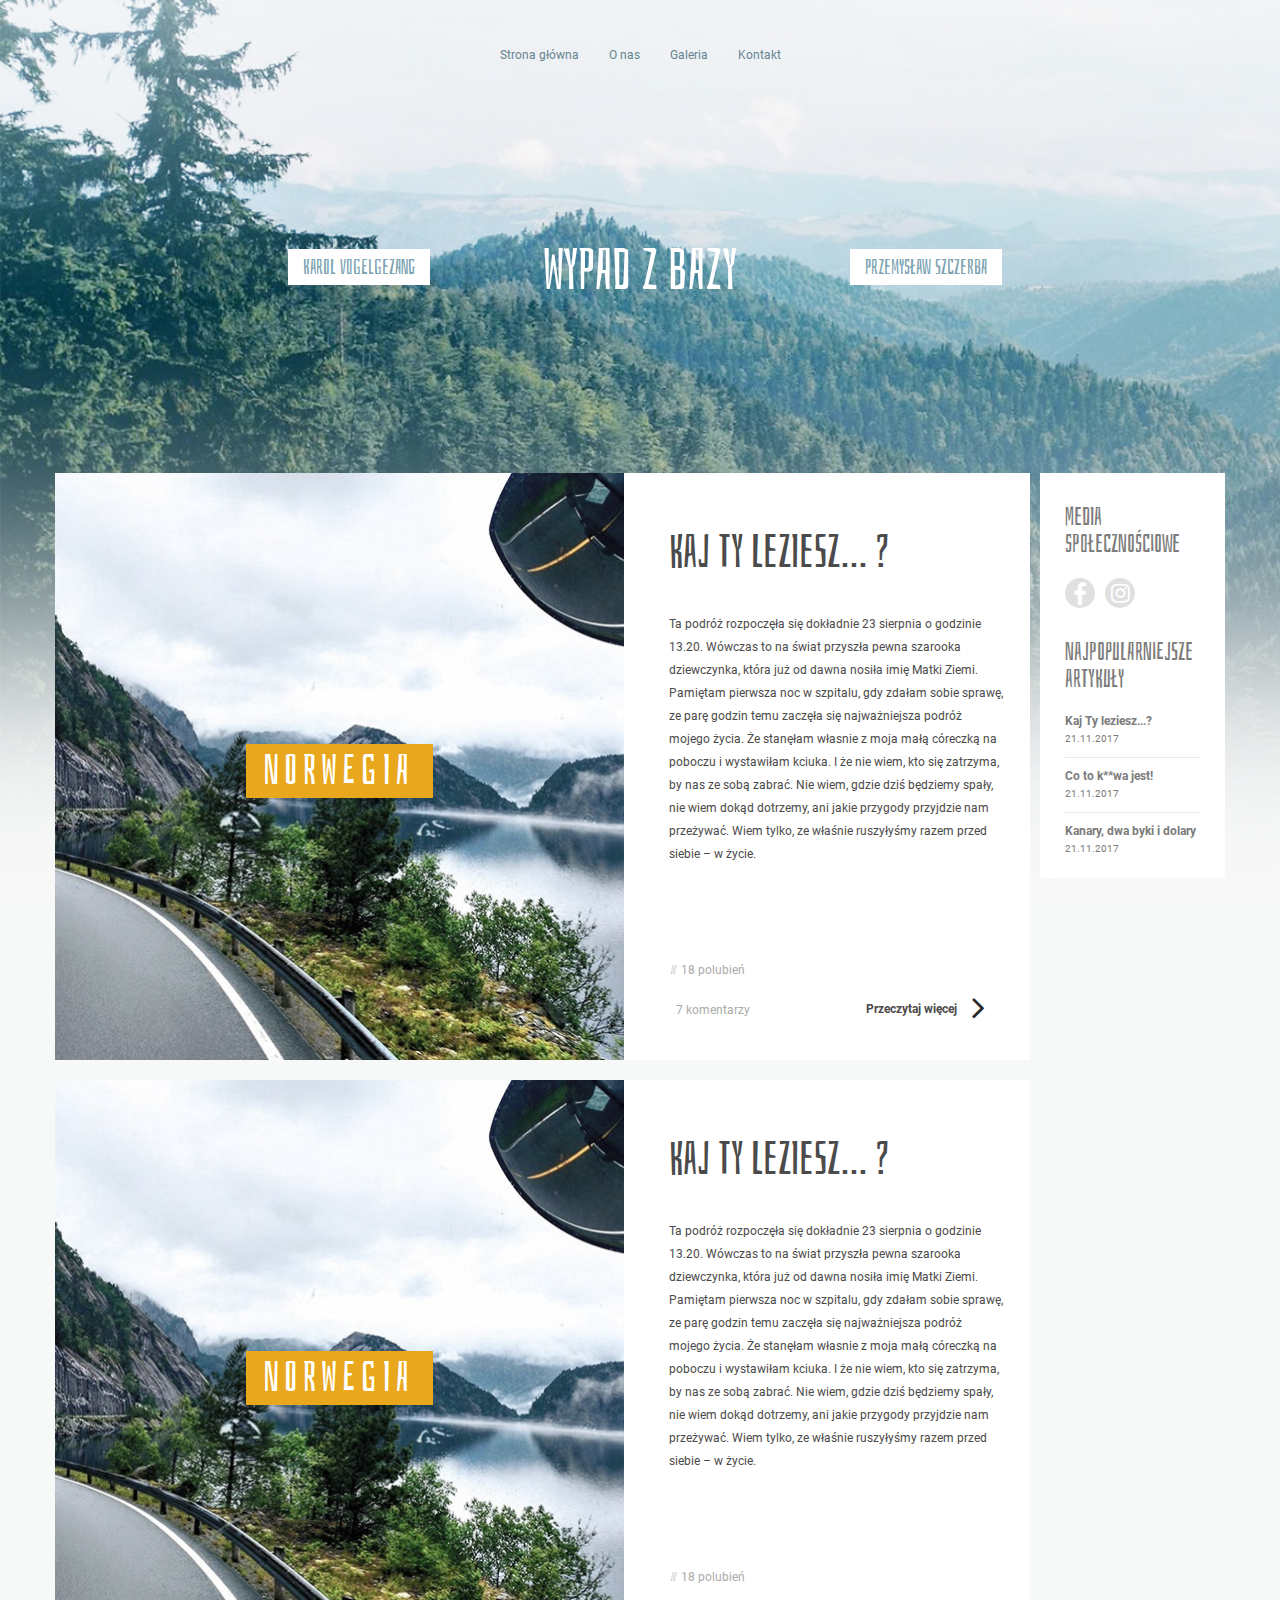
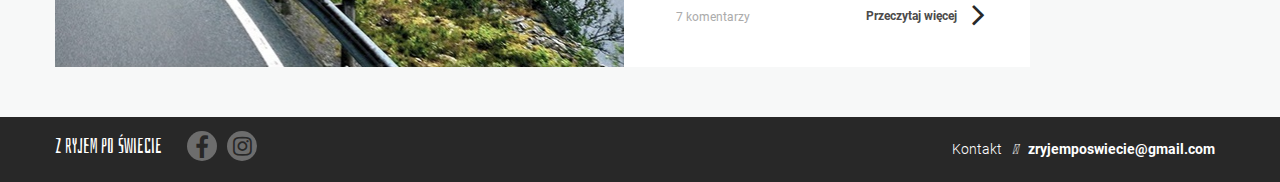
==== index.html @ f12409d1 "dodanie repo calego projektu z SSH" ====
<!DOCTYPE html>

<html>

    <head>
        <meta charset="UTF-8">
        <meta name="viewport" content="width=device-width, initial-scale=1">
        <meta http-equiv="X-UA-Compatible" content="IE=edge">

        <title>Travel</title>
        <meta name="description" content="">
        <meta name="keywords" content="">

        <link rel="stylesheet" type="text/css" href="assets/styles/bootstrap.css" media="screen">
        <link rel="stylesheet" type="text/css" href="assets/styles/screen.css" media="screen">
        <link rel="stylesheet" href="https://use.fontawesome.com/releases/v5.0.13/css/all.css" integrity="sha384-DNOHZ68U8hZfKXOrtjWvjxusGo9WQnrNx2sqG0tfsghAvtVlRW3tvkXWZh58N9jp" crossorigin="anonymous">
        <link rel="stylesheet" href="https://cdnjs.cloudflare.com/ajax/libs/font-awesome/4.7.0/css/font-awesome.min.css">

    </head>

    <body>

        <header>
            <nav class="menu navbar navbar-default">
                <div class="container fill">
                    <div class="navbar-header">
                        <button type="button" class="navbar-toggle collapsed" data-toggle="collapse" data-target="#navbar-collapse-1" aria-expanded="false">
                            <span class="sr-only">Toggle navigation</span>
                            <span class="icon-bar"></span>
                            <span class="icon-bar"></span>
                            <span class="icon-bar"></span>
                        </button>
                    </div>
                    <div class="menuCollapse collapse navbar-collapse" id="navbar-collapse-1">
                        <ul class="menuCollapse__list nav navbar-nav">
                            <li class="menuCollapse__listItem"><a href="index.html" class="menuCollapse__listLink menuCollapse__listLink--active">Strona główna</a></li>
                            <li class="menuCollapse__listItem"><a class="menuCollapse__listLink" href="#">O nas</a></li>
                            <li class="menuCollapse__listItem"><a href="gallery.html" class="menuCollapse__listLink">Galeria</a></li>
                            <li class="menuCollapse__listItem"><a class="menuCollapse__listLink" href="#">Kontakt</a></li>
                        </ul>
                    </div>
                </div>
            </nav>
            <div class="row">
                <div class="col-xs-12 col-sm-4 header__name">
                    <span>Karol Vogelgezang</span>
                </div>
                <h1 class="col-xs-12 col-sm-4 header__title">
                    Wypad z bazy
                </h1>
                <div class="col-xs-12 col-sm-4 header__name">
                    <span>Przemysław Szczerba</span>
                </div>               
            </div>
        </header>

        <main>
            <div class="row">
                <div class="col-md-2 socialMedia">
                    <h3 class="socialMedia__title">
                        Media społecznościowe
                    </h3>
                    <div class="socialMedia__icons">
                        <i class="fa fa-fb menuIcon">&#xf09a;</i>
                        <i class="fa fa-instagram menuIcon menuIcon--instagram"></i>
                    </div>
                    <h3 class="socialMedia__popular">
                        Najpopularniejsze artykuły
                    </h3>
                    <ul class="socialMedia__list">
                        <li class="socialMedia__listItem">
                            Kaj Ty leziesz...?
                            <span class="socialMedia__listItemDate">
                                21.11.2017
                            </span>
                        </li>
                        <li class="socialMedia__listItem">
                            Co to k**wa jest!
                            <span class="socialMedia__listItemDate">
                                21.11.2017
                            </span>
                        </li>
                        <li class="socialMedia__listItem">
                            Kanary, dwa byki i dolary
                            <span class="socialMedia__listItemDate">
                                21.11.2017
                            </span>                           
                        </li>
                    </ul>
                </div>
                <div class="col-xs-12 col-sm-12 col-lg-10 postBox">
                    <div class="col-xs-12 col-sm-7 postBox__left">
                        <h2 class="postBox__country">
                            NORWEGIA
                        </h2>
                    </div>
                    <div class="col-xs-12 col-sm-5 postBox__right">
                        <h2 class="postBox__title">
                            Kaj ty leziesz... ?
                        </h2>
                        <p class="postBox__txt">
                            Ta podróż rozpoczęła się dokładnie 23 sierpnia o godzinie 13.20. Wówczas to na świat przyszła pewna szarooka dziewczynka, która już od dawna nosiła imię Matki Ziemi. Pamiętam pierwsza noc w szpitalu, gdy zdałam sobie sprawę, ze parę godzin temu zaczęła się najważniejsza podróż mojego życia. Że stanęłam własnie z moja małą córeczką na poboczu i wystawiłam kciuka. I że nie wiem, kto się zatrzyma, by nas ze sobą zabrać. Nie wiem, gdzie dziś będziemy spały, nie wiem dokąd dotrzemy, ani jakie przygody przyjdzie nam przeżywać.  Wiem tylko, ze właśnie ruszyłyśmy razem przed siebie – w życie. 
                        </p>
                        <a class="postBox__link" target="_blank" href="">
                            <button class="postBox__btn">
                               Przeczytaj więcej <i class="fa fa-angle-right"></i>
                            </button>
                        </a>
                        <button class="postBox__likeBtn">
                            <i class="far fa-thumbs-up"></i>&nbsp; 18 polubień
                        </button>
                        <a class="postBox__commentLink" target="_blank" href="">
                            <button class="postBox__commentBtn">
                                <i class="far fa-comment-dots"></i>&nbsp; 7 komentarzy
                            </button>
                        </a>
                    </div>
                </div>
            </div>
            <div class="row">
                <div class="col-xs-12 col-md-12 col-lg-10 postBox">
                    <div class="col-xs-12 col-sm-7 postBox__left">
                        <h2 class="postBox__country">
                            NORWEGIA
                        </h2>
                    </div>
                    <div class="col-xs-12 col-sm-5 postBox__right">
                        <h2 class="postBox__title">
                            Kaj ty leziesz... ?
                        </h2>
                        <p class="postBox__txt">
                            Ta podróż rozpoczęła się dokładnie 23 sierpnia o godzinie 13.20. Wówczas to na świat przyszła pewna szarooka dziewczynka, która już od dawna nosiła imię Matki Ziemi. Pamiętam pierwsza noc w szpitalu, gdy zdałam sobie sprawę, ze parę godzin temu zaczęła się najważniejsza podróż mojego życia. Że stanęłam własnie z moja małą córeczką na poboczu i wystawiłam kciuka. I że nie wiem, kto się zatrzyma, by nas ze sobą zabrać. Nie wiem, gdzie dziś będziemy spały, nie wiem dokąd dotrzemy, ani jakie przygody przyjdzie nam przeżywać.  Wiem tylko, ze właśnie ruszyłyśmy razem przed siebie – w życie. 
                        </p>
                        <a class="postBox__link" target="_blank" href="">
                            <button class="postBox__btn">
                               Przeczytaj więcej <i class="fa fa-angle-right"></i>
                            </button>
                        </a>
                        <button class="postBox__likeBtn">
                            <i class="far fa-thumbs-up"></i>&nbsp; 18 polubień
                        </button>
                        <a class="postBox__commentLink" target="_blank" href="">
                            <button class="postBox__commentBtn">
                                <i class="far fa-comment-dots"></i>&nbsp; 7 komentarzy
                            </button>
                        </a>
                    </div>
                </div>
            </div>
        </main>

        <footer>
            <div class="row row-footer">
                <ul class="footerList">
                    <li class="footerList__item">
                        <a class="footerList__itemTxt">Z ryjem po świecie</a>
                    </li>
                    <li class="footerList__item">
                        <i class="fa fa-fb">&#xf09a; </i>
                    </li>
                    <li class="footerList__item">
                        <i class="fa fa-instagram"></i>
                    </li>
                </ul>
                <ul class="footerList footerList--right">
                    <li class="footerList__item">
                        Kontakt
                    </li>
                    <li class="footerList__item">
                        <i class="far fa-envelope"></i>
                    </li>
                    <li class="footerList__item footerList__item--bold">
                        zryjemposwiecie@gmail.com
                    </li>
                </ul>
            </div>
        </footer>


        <script src="assets/scripts/jquery-3.2.1.min.js"></script>
        <script src="assets/scripts/bootstrap.js"></script> 
        <script type="text/javascript" src="assets/scripts/main.js"></script>

    </body>

</html>
---- assets/styles/screen.css ----
@font-face {
	font-family: "Roboto";
	src: url("../fonts/Roboto-Regular.ttf");
}

@font-face {
	font-family: "Roboto-light";
	src: url("../fonts/Roboto-Light.ttf");
}

@font-face {
	font-family: "Roboto-bold";
	src: url("../fonts/Roboto-Bold.ttf");
}

@font-face {
	font-family: "Bahiana";
	src: url("../fonts/Bahiana-Regular.ttf");
}

body {
	background-image: url("../images/bg.jpg");
	background-size: cover;
    background-attachment: fixed;
	background-color: #f7f8f8;
	font-family: "Roboto";
}

/*UWAGA! body i .postBody, mają różne sposoby na wyświetlanie bg-img. 
Pogadaj z przemem i bartkiem, który lepiej wygląda.
Zastanów się czy nie lepiej korzystać z jednego bg, np. tego na stronie głównej*/

.postBody {
	background-image: url("../images/bg-post.png");	
	background-size: auto;
	background-position: center top;
	background-repeat: no-repeat;
	background-attachment: initial;
}

a, a:hover {
	color: inherit; /* blue colors for links too */
	text-decoration: inherit; /* no underline */
	cursor: pointer;
}

.menu {
    background-color: transparent;
    border: none;
    margin-bottom: 140px;
}

@media only screen and (max-width: 1170px) {
	.menu  {
		margin-bottom: 20px;
	} 
}

.container > .navbar-header, .container-fluid > .navbar-header, .container > .navbar-collapse, .container-fluid > .navbar-collapse {
    margin-right: 0px;
    margin-left: 0px;
}

@media only screen and (max-width: 768px) {
	.navbar-collapse {
	    background-color: #f7f8f8;
	    width: 100%;
	}
}


@media only screen and (max-width: 1170px) {
	.container {
		margin-left: 10px;
		margin-right: none;
	}
}


.navbar-collapse, .container {
    padding-right: 0px;
    padding-left: 0px;
}

.menu--post {
    margin-bottom: 0px;
}

.menuCollapse {
	text-align: center;
}

.menuCollapse--left {
	float: left;
}

.menuCollapse__list {
	display: inline-block;
	float: none;
	vertical-align: top;
	font-size: 12px;
	margin-top: 30px;
}

.menuCollapse__listLink {
	color: #65848f !important;
	box-sizing: border-box;
}

.menuCollapse__listLink--first {
	display: block;
	background-color: #fff;
	font-family: "Bahiana";
	font-size: 21px;
}

.menuCollapse__listItem:hover {
	background-color: #65848f;
}

.menuCollapse__listLink:hover {
	color: #fff!important;
}

.row {
	margin-right: auto;
	margin-left: auto;
	max-width: 1170px;
}

@media only screen and (max-width: 1170px) {
	/* jeszcze się zastanó czy trzeba ten margines*/
	.row {
		margin-right: 10px;
		margin-left: 10px;
	}
	.row-footer {
		margin-right: 0px;
		margin-left: 0px;
	}
}

header {
	margin-bottom: 140px;
}

@media only screen and (max-width: 1170px) {
	header  {
		margin-bottom: 40px;
	} 
}

.post {
	margin-bottom: 0px;
}

.header__title {
	font-size: 57px;
	color: #fff;
	font-family: "Bahiana";
	text-transform: uppercase;
	text-align: center;

}

.header__name {
	font-family: "Bahiana";
	font-size: 21px;
	text-align: right;
	margin-top: 32px;
	color: #7ca3b2;
}

.header__name span {
	background-color: #fff;
	padding: 6px 15px 6px 15px;
	line-height: 21px;
	box-sizing: border-box;
	text-align: center;
}

.header__name:nth-of-type(2) {
	text-align: left;
}

main {
	height: 100%;
}

.socialMedia, .socialMedia--post {
	margin-top: 20px;
	height: 100%;
/*	background: rgba(255,255,255,0.7);*/
	background-color: #fff;
	float: right;
	border-left: 10px solid rgba(255,255,255,0);
	background-clip: padding-box;
	box-sizing: border-box;
}

@media only screen and (max-width: 1170px) {
	.socialMedia {
		margin-right: auto;
		margin-left: auto;
		float: none;
		width: 220px;
		text-align: center;
		border-left: 0px;
	} 
}

@media only screen and (max-width: 768px) { 
	.socialMedia--post {
		margin-right: auto;
		margin-left: auto;
		width: 220px;
		float: none;
		clear: both;
		text-align: center;
		position: static;
		border-top: 20px solid rgba(255,255,255,0);
		background-clip: padding-box;
		box-sizing: border-box;
		border-left: 0px;
	} 
}

.socialMedia__title, .socialMedia__popular  {
	font-size: 25px;
	color: #7c7c7c;
	font-family: "Bahiana";
	padding: 10px 10px;
	width:100%;
}

.socialMedia__popular  {
	padding: 10px 10px 0px 10px;
}

.socialMedia__list {
	font-size: 12px;
	color: #7c7c7c;
	list-style-type: none;
	padding: 0px 10px;
	font-family: "Roboto-bold";
}

.socialMedia__listItem {
	padding-bottom: 10px;
	padding-top: 10px;
	border-bottom: 1px solid #e8e8e8;
}

.socialMedia__listItem:last-child {
	border-bottom: none;
}

.socialMedia__listItemDate {
	font-size: 10px;
	color: #7c7c7c;
	font-family: "Roboto";
}

.postBox {
	height: 100%;
	background-color: #fff;
	margin-top: 20px;
	padding: 0px;
}

.postBox__left {
	height: 587px;
	background-image: url("../images/norway-bg.jpg");
	background-repeat: no-repeat;
	background-size: cover;
	text-align: center;
	display: -webkit-box;
    display: -moz-box;
    display: -ms-flexbox;
    display: -webkit-flex;
    display: flex;
    align-items: center;
    justify-content: center;
}

@media only screen and (max-width: 578px) {
	.postBox__left  {
		height: 200px;
	} 
}

.postBox__right {
	height: 587px;
	padding: 0px;	
	display: inline-block;
	position: relative;
}

@media only screen and (max-width: 768px) {
	.postBox__right {
		height: 100%;
		padding-bottom: 120px;
	} 
}

.postBox__country {
	font-family: "Bahiana";
	font-size: 42px;
	color: #fff;
	background-color: #e8a71c;
	padding: 6px 18px 6px 18px;
	display: inline-block;
	letter-spacing: 6px;
	line-height: 42px;
}

.postBox__title {
	font-family: "Bahiana";
	font-size: 46px;
	color: #4c4b4b;
	display: inline-block;
	margin-top: 55px;
	margin-left: 45px;
}

@media only screen and (max-width: 578px) {
	.postBox__title {
		margin-top: 20px;
		margin-left: 20px;
		margin-right: 10px;
	}
}

.postBox__txt {
	font-family: "Roboto";
	font-size: 12px;
	color: #4c4b4b;
	display: inline-block;
	margin-top: 25px;
	margin-left: 45px;
	margin-right: 25px;
	margin-bottom: 20px;
	line-height: 23px;
}

@media only screen and (max-width: 578px) {
	.postBox__txt {
		margin-top: 5px;
		margin-left: 20px;
		margin-right: 20px;
		margin-bottom: 0px;
	}
}

.postBox__btn {
	font-family: "Roboto-bold";	
	font-size: 12px;
	background-color: #fff;
	color: #4c4b4b;
	border: none;
	position: absolute;
	bottom: 30px;
	right: 25px;
	height: 40px;
	padding-left: 20px;
	padding-right: 20px;
	align-items: center;
	justify-content: center;
	display: flex;

}

@media only screen and (max-width: 578px) {
	.postBox__btn {
		right: 15px;
		padding-left: 10px;
		padding-right: 10px;
	}
}

.postBox__btn:hover {
	border: 1px solid #4c4b4b;
	border-radius: 20px;
}

.postBox__likeBtn, .postBox__commentBtn {
	font-family: "Roboto";	
	font-size: 12px;
	background-color: #fff;
	color: #ababab;
	border: none;
	position: absolute;
	bottom: 40px;
	left: 40px;
}

.postBox__likeBtn {
	bottom: 80px;
}

@media only screen and (max-width: 578px) {
	.postBox__likeBtn, .postBox__commentBtn {
		bottom: 15px;
		left: 15px;
	}
	.postBox__likeBtn {
		bottom: 60px;
	}
}

.postBox__likeBtn:hover {
	color: #4c4b4b;
	font-family: "Roboto-bold";	
}

.postBox__likeBtn:hover > .fa-thumbs-up {
	color: rgba(59,89,152,1);
}

.postBox__commentBtn:hover {
	color: #4c4b4b;
	font-family: "Roboto-bold";	
}

.postBox--small {
	max-width: 670px;
	height: 100%;
	margin-left: 5px;
	background-color: #fff;
	margin-top: 20px;
}

@media only screen and (max-width: 1170px) {
	.postBox--small {
		float: left;
		margin-left: 0px;
	}
}

.postHeader {
	width: 100%;
	height: 251px;
	background-image: url("../images/norway-bg.jpg");
	background-repeat: no-repeat;
	background-position: center center;
	background-size: cover;
	text-align: center;
	display: -webkit-box;
    display: -moz-box;
    display: -ms-flexbox;
    display: -webkit-flex;
    display: flex;
    align-items: center;
    justify-content: center;
}

.galleryBox {
	height: 270px;
	float: left;
	padding-left: 0px;
	margin: 20px 0px 0px 0px;
	padding-right: 0px;
}

@media only screen and (max-width: 557px) {
	.galleryBox {
		display: none;
	}
}

.galleryBox__btn {
	display: none;
	margin-top: 20px;
	margin-bottom: 20px;
	font-family: "Roboto-bold";	
	font-size: 12px;
	background-color: #fff;
	color: #4c4b4b;
	border: 1px solid #4c4b4b;
	border-radius: 20px;
	height: 40px;
	padding-left: 30px;
	padding-right: 30px;
	margin-right: auto;
	margin-left: auto;
}

.galleryBox__btn:hover {
	background-color: #f1f1f1;
	border: 1px solid #f1f1f1;
}

@media only screen and (max-width: 557px) {
	.galleryBox__btn {
		display: flex;
	}
}

.galleryBox__img {
	min-height: 127px;
	display: block;
	background-image: url('../../posts/norway/1.jpg');
	background-size: cover;
	border-right: 10px solid rgba(255,255,255,0);
	border-bottom: 10px solid rgba(255,255,255,0);
	background-clip: padding-box;
	box-sizing: border-box;
}

.galleryBox__img:nth-of-type(2) {
	background-image: url('../../posts/norway/2.jpg');
}
.galleryBox__img:nth-of-type(3) {
	background-image: url('../../posts/norway/3.jpg');
}
.galleryBox__img:nth-of-type(4) {
	background-image: url('../../posts/norway/4.jpg');
}
.galleryBox__img:nth-of-type(5) {
	background-image: url('../../posts/norway/5.jpg');
}
.galleryBox__img:nth-of-type(6) {
	background-image: url('../../posts/norway/6.jpg');
}
.galleryBox__img:nth-of-type(7) {
	background-image: url('../../posts/norway/7.jpg');
}
.galleryBox__img:nth-of-type(8) {
	background-image: url('../../posts/norway/8.jpg');
}

footer {
	height: 65px;
	margin-top: 50px;
	background-color: #282828;
}

.fa-instagram, .fa-fb {
	width: 30px;
	height: 30px;
	border-radius: 20px;
	background-color: #6d6d6d;
	color: #282828;
	padding-left: 8px;
	padding-top: 4px;
	font-size: 24px !important;
}

.fa-instagram:hover, .fa-fb:hover {
	width: 30px;
	height: 30px;
	border-radius: 20px;
	background-color: rgba(59,89,152,1);
	color: #fff;
	padding-left: 8px;
	padding-top: 4px;
	cursor: pointer;
}

.fa-instagram {
	padding-left: 6px;
	padding-top: 4px;
	font-size: 22px !important;
}

.fa-instagram:hover {
	padding-left: 6px;
	padding-top: 4px;
	background-color: white;
	color: black;
}

.fa-angle-right {
	background-color: transparent;
	color: #282828;
	font-size: 36px !important;
	padding-left: 15px;
	margin-top: -5px;
}

.menuIcon {
	color: #fff;
	background-color: #e0e0e0;
	margin-left: 10px;
	float: left;
	text-align: left;
	margin-bottom: 30px;
}

@media only screen and (max-width: 1170px) {
	.socialMedia__icons {
		margin-right: auto;
		margin-left: auto;
		width: 90px;
		text-align: center;
	} 
}

.menuIcon--instagram:hover {
	background-color: red;
	background-color: #9d9d9d;
}

.bigFont {
	font-size: 21px;
	font-family: "Bahiana";
	color: #7ca3b2;
	margin-bottom: 20px;
	margin-top: 20px;
}

.author {
	text-align: right;
	font-size: 11px;
	padding-right: 9px;
	margin-top: 10px;
}

.author__name {
	font-family: "Bahiana";
	font-size: 21px;
	background-color: #fff;
	color: #7ca3b2;
	padding: 5px 10px 5px 10px;
	margin-left: 10px;
}

.morePosts {
	background-color: #fff;
	padding: 10px 5px 10px 5px;
	box-sizing: border-box;
}

.morePosts__post {
	height: 100px;
	background-color: red;
	border-right: 5px solid #fff;
	border-left: 5px solid #fff;
	box-sizing: border-box;
}

.galleryHeader {
	text-align: center;
	font-size: 41px;
	font-family: "Bahiana";
	color: #7ca3b2;
}

.postBox__galleryContainer {
	border: 5px solid #fff;
	box-sizing: border-box;
}

.postBox--gallery {
	height: 200px;
	background-image: url("../images/norway-bg.jpg");
	background-repeat: no-repeat;
	background-size: cover;
	text-align: center;
	display: -webkit-box;
    display: -moz-box;
    display: -ms-flexbox;
    display: -webkit-flex;
    display: flex;
    align-items: center;
    box-sizing: border-box;
    border: 5px solid #fff;
    justify-content: center;
    margin-bottom: 30px;
    cursor: pointer;
}

@media only screen and (max-width: 420px) {
	.postBox--gallery {
		width: 100%;
	}
}

.postBox__galleryTxt {
	font-family: "Bahiana";
	font-size: 21px;
	position: absolute;
	bottom: -30px;
	background-color: #f7f8f8;
	height: 30px;
	width: 100%;
	left: 0px;
}

.postBox__country--gallery {
	font-family: "Bahiana";
	font-size: 22px;
	color: #fff;
	background-color: #e8a71c;
	padding: 6px 18px 6px 18px;
	display: inline-block;
	letter-spacing: 6px;
	line-height: 22px;
}

.row-footer {
	background-color: #282828;
}

.footerList {
	list-style-type: none;
	color: #fff;
	font-family: "Roboto-light";
	padding-top: 14px;
	float: left;
	-webkit-padding-start: 0px;
	background-color: #282828;
}

@media only screen and (max-width: 1170px) {
	.footerList{
		margin-left: 10px;
	} 
}


.footerList--right {
	float: right;
}

.footerList--right .footerList__item {
	padding-top: 8px;
}

.footerList__item--bold {
	font-family: "Roboto-bold";
}

.footerList__itemTxt {
	margin-right: 15px;
}

.footerList__item {
	float: left;
	margin-right: 10px;
}

.footerList__itemTxt {
	font-family: "Bahiana";
	font-size: 21px;
}
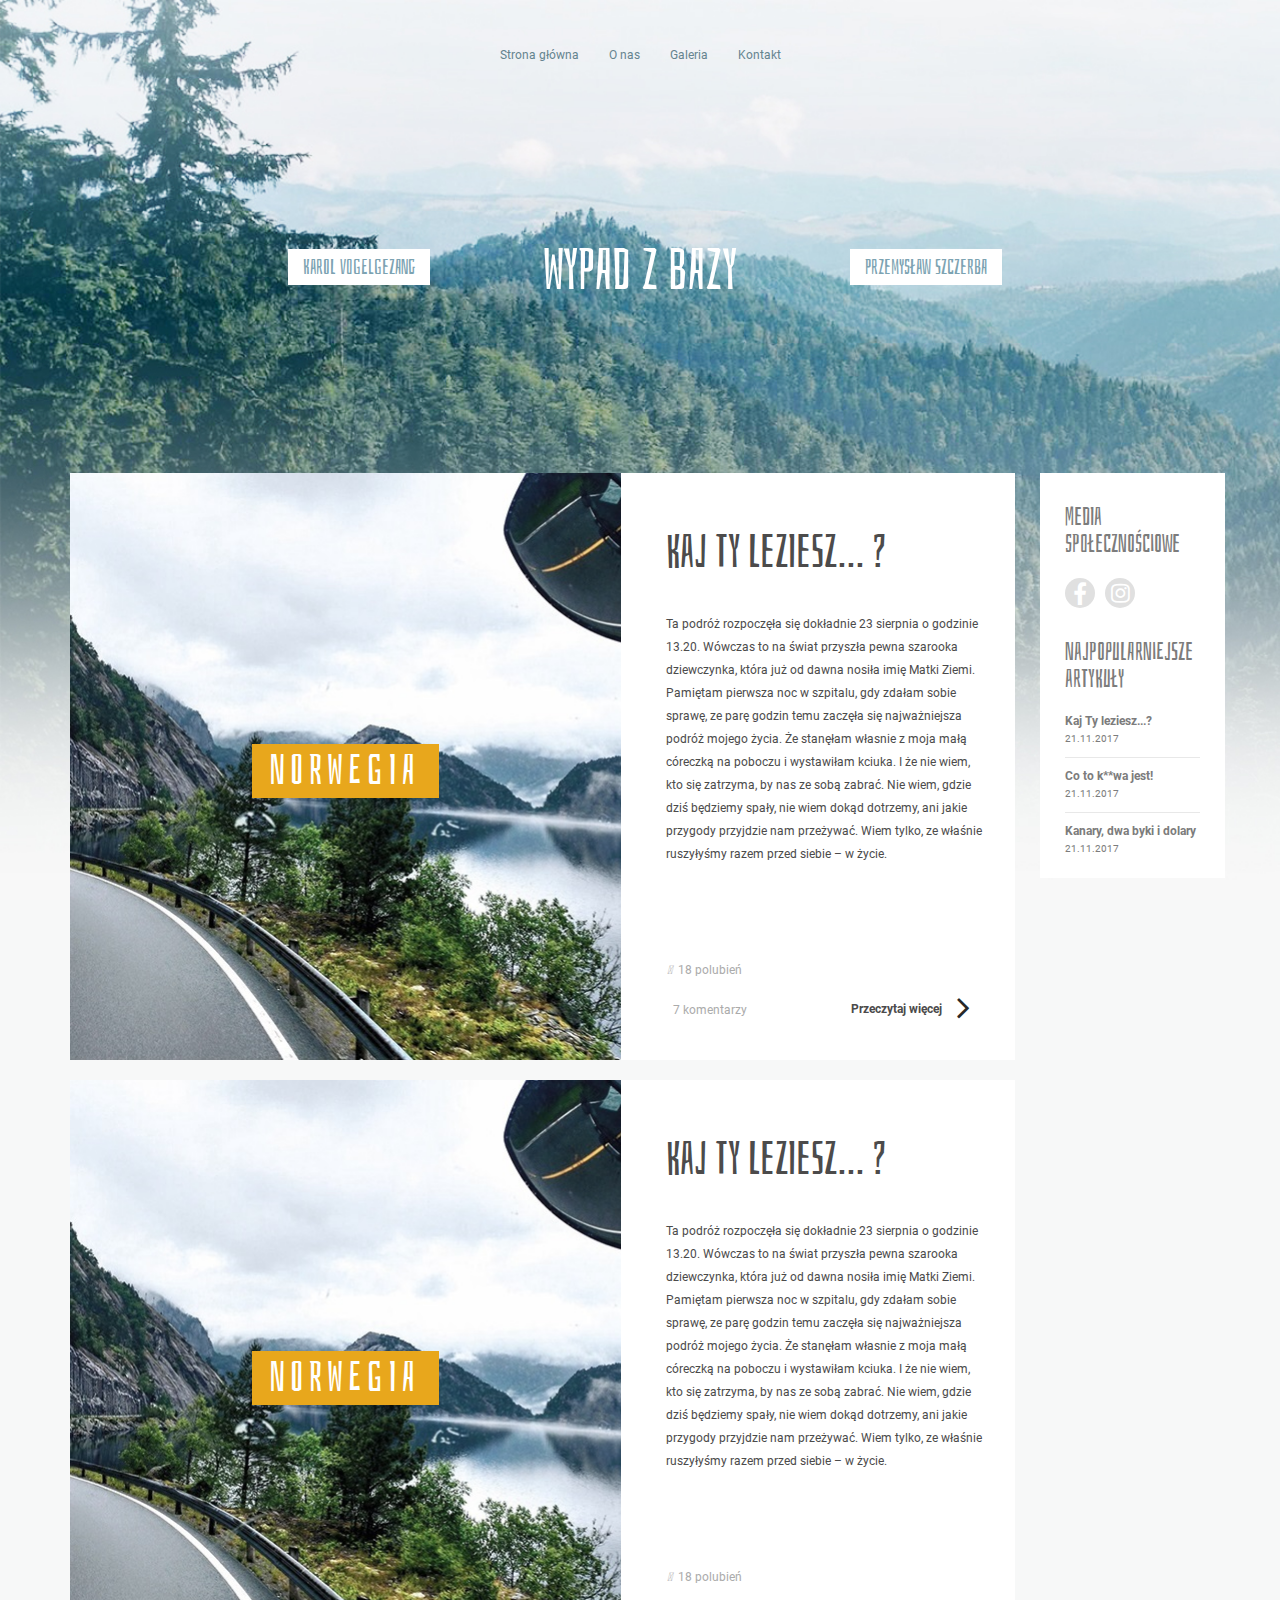
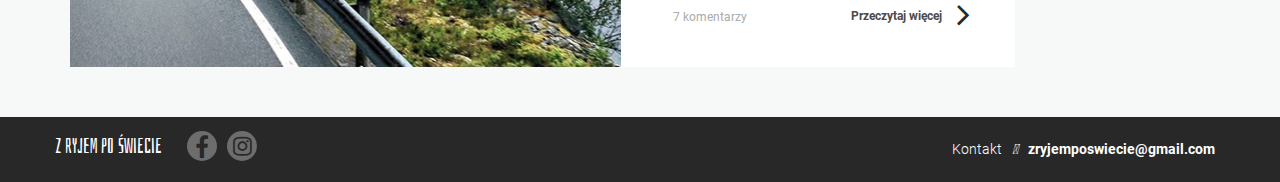
==== commit 98759532: "resposnywność w dużej meirze gotowa" ====
--- a/index.html
+++ b/index.html
@@ -56,7 +56,65 @@
 
         <main>
             <div class="row">
-                <div class="col-md-2 socialMedia">
+                <div class="postContainer col-xs-12 col-lg-10">
+                    <div class="col-xs-12 postBox">
+                        <div class="col-xs-12 col-sm-7 postBox__left">
+                            <h2 class="postBox__country">
+                                NORWEGIA
+                            </h2>
+                        </div>
+                        <div class="col-xs-12 col-sm-5 postBox__right">
+                            <h2 class="postBox__title">
+                                Kaj ty leziesz... ?
+                            </h2>
+                            <p class="postBox__txt">
+                                Ta podróż rozpoczęła się dokładnie 23 sierpnia o godzinie 13.20. Wówczas to na świat przyszła pewna szarooka dziewczynka, która już od dawna nosiła imię Matki Ziemi. Pamiętam pierwsza noc w szpitalu, gdy zdałam sobie sprawę, ze parę godzin temu zaczęła się najważniejsza podróż mojego życia. Że stanęłam własnie z moja małą córeczką na poboczu i wystawiłam kciuka. I że nie wiem, kto się zatrzyma, by nas ze sobą zabrać. Nie wiem, gdzie dziś będziemy spały, nie wiem dokąd dotrzemy, ani jakie przygody przyjdzie nam przeżywać.  Wiem tylko, ze właśnie ruszyłyśmy razem przed siebie – w życie. 
+                            </p>
+                            <a class="postBox__link" target="_blank" href="">
+                                <button class="postBox__btn">
+                                   Przeczytaj więcej <i class="fa fa-angle-right"></i>
+                                </button>
+                            </a>
+                            <button class="postBox__likeBtn">
+                                <i class="far fa-thumbs-up"></i>&nbsp; 18 polubień
+                            </button>
+                            <a class="postBox__commentLink" target="_blank" href="">
+                                <button class="postBox__commentBtn">
+                                    <i class="far fa-comment-dots"></i>&nbsp; 7 komentarzy
+                                </button>
+                            </a>
+                        </div>
+                    </div>
+                    <div class="col-xs-12 postBox">
+                        <div class="col-xs-12 col-sm-7 postBox__left">
+                            <h2 class="postBox__country">
+                                NORWEGIA
+                            </h2>
+                        </div>
+                        <div class="col-xs-12 col-sm-5 postBox__right">
+                            <h2 class="postBox__title">
+                                Kaj ty leziesz... ?
+                            </h2>
+                            <p class="postBox__txt">
+                                Ta podróż rozpoczęła się dokładnie 23 sierpnia o godzinie 13.20. Wówczas to na świat przyszła pewna szarooka dziewczynka, która już od dawna nosiła imię Matki Ziemi. Pamiętam pierwsza noc w szpitalu, gdy zdałam sobie sprawę, ze parę godzin temu zaczęła się najważniejsza podróż mojego życia. Że stanęłam własnie z moja małą córeczką na poboczu i wystawiłam kciuka. I że nie wiem, kto się zatrzyma, by nas ze sobą zabrać. Nie wiem, gdzie dziś będziemy spały, nie wiem dokąd dotrzemy, ani jakie przygody przyjdzie nam przeżywać.  Wiem tylko, ze właśnie ruszyłyśmy razem przed siebie – w życie. 
+                            </p>
+                            <a class="postBox__link" target="_blank" href="">
+                                <button class="postBox__btn">
+                                   Przeczytaj więcej <i class="fa fa-angle-right"></i>
+                                </button>
+                            </a>
+                            <button class="postBox__likeBtn">
+                                <i class="far fa-thumbs-up"></i>&nbsp; 18 polubień
+                            </button>
+                            <a class="postBox__commentLink" target="_blank" href="">
+                                <button class="postBox__commentBtn">
+                                    <i class="far fa-comment-dots"></i>&nbsp; 7 komentarzy
+                                </button>
+                            </a>
+                        </div>
+                    </div>
+                </div>
+                <div class="col-xs-12 col-sm-3 col-lg-2 socialMedia socialMedia--mainSite">
                     <h3 class="socialMedia__title">
                         Media społecznościowe
                     </h3>
@@ -87,64 +145,6 @@
                             </span>                           
                         </li>
                     </ul>
-                </div>
-                <div class="col-xs-12 col-sm-12 col-lg-10 postBox">
-                    <div class="col-xs-12 col-sm-7 postBox__left">
-                        <h2 class="postBox__country">
-                            NORWEGIA
-                        </h2>
-                    </div>
-                    <div class="col-xs-12 col-sm-5 postBox__right">
-                        <h2 class="postBox__title">
-                            Kaj ty leziesz... ?
-                        </h2>
-                        <p class="postBox__txt">
-                            Ta podróż rozpoczęła się dokładnie 23 sierpnia o godzinie 13.20. Wówczas to na świat przyszła pewna szarooka dziewczynka, która już od dawna nosiła imię Matki Ziemi. Pamiętam pierwsza noc w szpitalu, gdy zdałam sobie sprawę, ze parę godzin temu zaczęła się najważniejsza podróż mojego życia. Że stanęłam własnie z moja małą córeczką na poboczu i wystawiłam kciuka. I że nie wiem, kto się zatrzyma, by nas ze sobą zabrać. Nie wiem, gdzie dziś będziemy spały, nie wiem dokąd dotrzemy, ani jakie przygody przyjdzie nam przeżywać.  Wiem tylko, ze właśnie ruszyłyśmy razem przed siebie – w życie. 
-                        </p>
-                        <a class="postBox__link" target="_blank" href="">
-                            <button class="postBox__btn">
-                               Przeczytaj więcej <i class="fa fa-angle-right"></i>
-                            </button>
-                        </a>
-                        <button class="postBox__likeBtn">
-                            <i class="far fa-thumbs-up"></i>&nbsp; 18 polubień
-                        </button>
-                        <a class="postBox__commentLink" target="_blank" href="">
-                            <button class="postBox__commentBtn">
-                                <i class="far fa-comment-dots"></i>&nbsp; 7 komentarzy
-                            </button>
-                        </a>
-                    </div>
-                </div>
-            </div>
-            <div class="row">
-                <div class="col-xs-12 col-md-12 col-lg-10 postBox">
-                    <div class="col-xs-12 col-sm-7 postBox__left">
-                        <h2 class="postBox__country">
-                            NORWEGIA
-                        </h2>
-                    </div>
-                    <div class="col-xs-12 col-sm-5 postBox__right">
-                        <h2 class="postBox__title">
-                            Kaj ty leziesz... ?
-                        </h2>
-                        <p class="postBox__txt">
-                            Ta podróż rozpoczęła się dokładnie 23 sierpnia o godzinie 13.20. Wówczas to na świat przyszła pewna szarooka dziewczynka, która już od dawna nosiła imię Matki Ziemi. Pamiętam pierwsza noc w szpitalu, gdy zdałam sobie sprawę, ze parę godzin temu zaczęła się najważniejsza podróż mojego życia. Że stanęłam własnie z moja małą córeczką na poboczu i wystawiłam kciuka. I że nie wiem, kto się zatrzyma, by nas ze sobą zabrać. Nie wiem, gdzie dziś będziemy spały, nie wiem dokąd dotrzemy, ani jakie przygody przyjdzie nam przeżywać.  Wiem tylko, ze właśnie ruszyłyśmy razem przed siebie – w życie. 
-                        </p>
-                        <a class="postBox__link" target="_blank" href="">
-                            <button class="postBox__btn">
-                               Przeczytaj więcej <i class="fa fa-angle-right"></i>
-                            </button>
-                        </a>
-                        <button class="postBox__likeBtn">
-                            <i class="far fa-thumbs-up"></i>&nbsp; 18 polubień
-                        </button>
-                        <a class="postBox__commentLink" target="_blank" href="">
-                            <button class="postBox__commentBtn">
-                                <i class="far fa-comment-dots"></i>&nbsp; 7 komentarzy
-                            </button>
-                        </a>
-                    </div>
                 </div>
             </div>
         </main>
--- a/assets/styles/screen.css
+++ b/assets/styles/screen.css
@@ -71,7 +71,7 @@
 
 @media only screen and (max-width: 1170px) {
 	.container {
-		margin-left: 10px;
+		margin-left: 0px;
 		margin-right: none;
 	}
 }
@@ -187,7 +187,7 @@
 	height: 100%;
 }
 
-.socialMedia, .socialMedia--post {
+.socialMedia {
 	margin-top: 20px;
 	height: 100%;
 /*	background: rgba(255,255,255,0.7);*/
@@ -198,19 +198,24 @@
 	box-sizing: border-box;
 }
 
-@media only screen and (max-width: 1170px) {
+@media only screen and (max-width: 768px) { 
 	.socialMedia {
 		margin-right: auto;
 		margin-left: auto;
+		width: 220px;
 		float: none;
-		width: 220px;
+		clear: both;
 		text-align: center;
+		position: static;
+		border-top: 20px solid rgba(255,255,255,0);
+		background-clip: padding-box;
+		box-sizing: border-box;
 		border-left: 0px;
 	} 
 }
 
-@media only screen and (max-width: 768px) { 
-	.socialMedia--post {
+@media only screen and (max-width: 1170px) { 
+	.socialMedia--mainSite {
 		margin-right: auto;
 		margin-left: auto;
 		width: 220px;
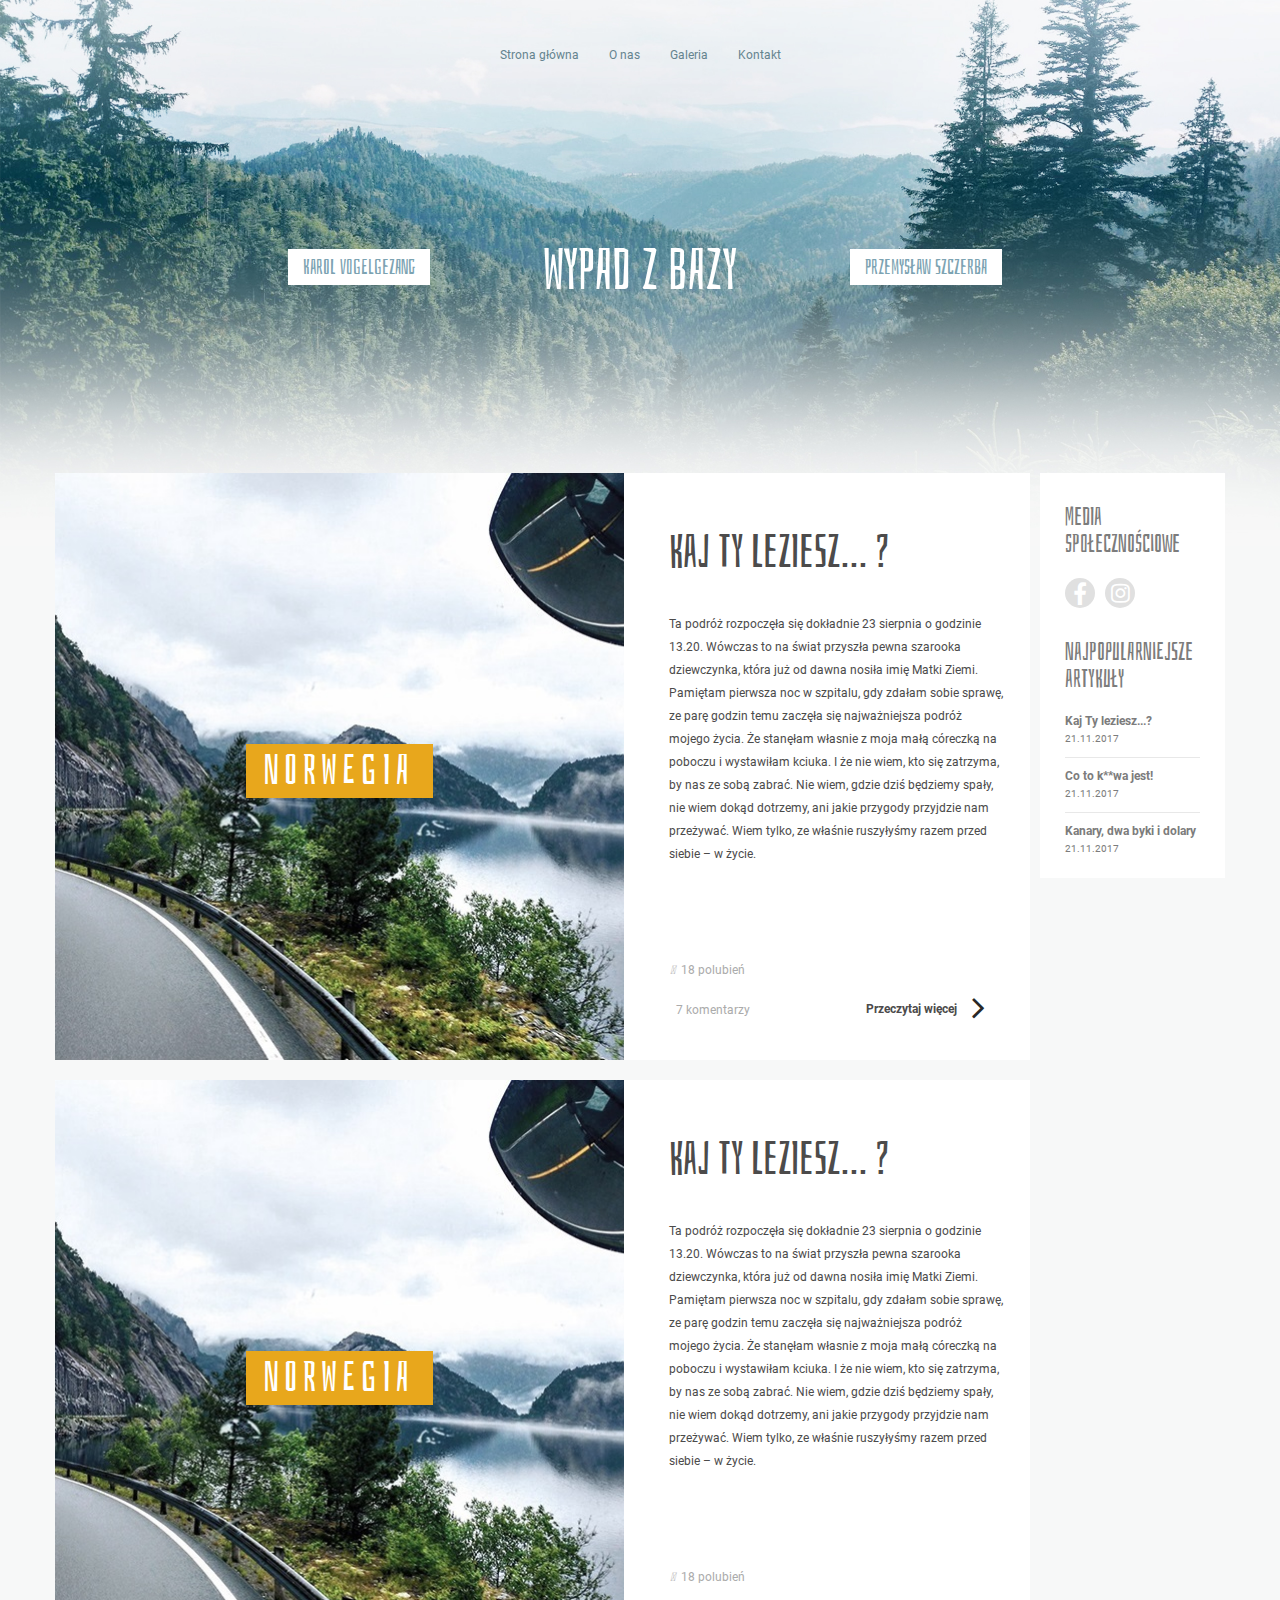
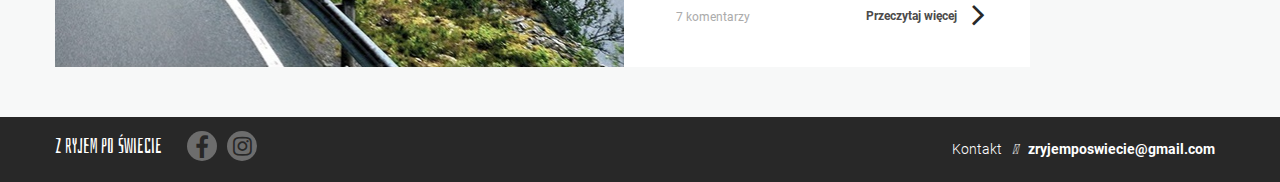
==== commit be005652: "dodanie galerii w poście" ====
--- a/index.html
+++ b/index.html
@@ -15,7 +15,6 @@
         <link rel="stylesheet" type="text/css" href="assets/styles/screen.css" media="screen">
         <link rel="stylesheet" href="https://use.fontawesome.com/releases/v5.0.13/css/all.css" integrity="sha384-DNOHZ68U8hZfKXOrtjWvjxusGo9WQnrNx2sqG0tfsghAvtVlRW3tvkXWZh58N9jp" crossorigin="anonymous">
         <link rel="stylesheet" href="https://cdnjs.cloudflare.com/ajax/libs/font-awesome/4.7.0/css/font-awesome.min.css">
-
     </head>
 
     <body>
--- a/assets/styles/screen.css
+++ b/assets/styles/screen.css
@@ -20,7 +20,8 @@
 
 body {
 	background-image: url("../images/bg.jpg");
-	background-size: cover;
+	background-size: 100% auto;
+	background-repeat: no-repeat;
     background-attachment: fixed;
 	background-color: #f7f8f8;
 	font-family: "Roboto";
@@ -264,6 +265,11 @@
 	font-size: 10px;
 	color: #7c7c7c;
 	font-family: "Roboto";
+}
+
+.postContainer {
+	padding-left: 0px;
+	padding-right: 0px;
 }
 
 .postBox {
@@ -581,6 +587,29 @@
 	font-size: 36px !important;
 	padding-left: 15px;
 	margin-top: -5px;
+}
+
+.arrow-left, .arrow-right  {
+	padding-left: 0px;
+	margin-top: 0px;
+	background-color: transparent;
+	color: #fff;
+	font-size: 36px !important;
+	width: 5%;
+	text-align: center;
+	cursor: pointer;
+}
+
+.fa-times {
+	position: absolute;
+	top: 10px;
+	right: 12px;
+	background-color: transparent;
+	color: #fff;
+	font-size: 26px !important;
+	width: 5%;
+	text-align: right;
+	cursor: pointer;	
 }
 
 .menuIcon {
@@ -748,4 +777,21 @@
 .footerList__itemTxt {
 	font-family: "Bahiana";
 	font-size: 21px;
+}
+
+aside {
+	width: 100%;
+	height: 100%;
+	position: fixed;
+	display: none;
+  	justify-content: center;
+  	align-items: center;
+	top: 0px;
+	left: 0px;
+	background: rgba(0,0,0,0.8);
+}
+
+.galleryImg {
+	width: 90%;
+
 }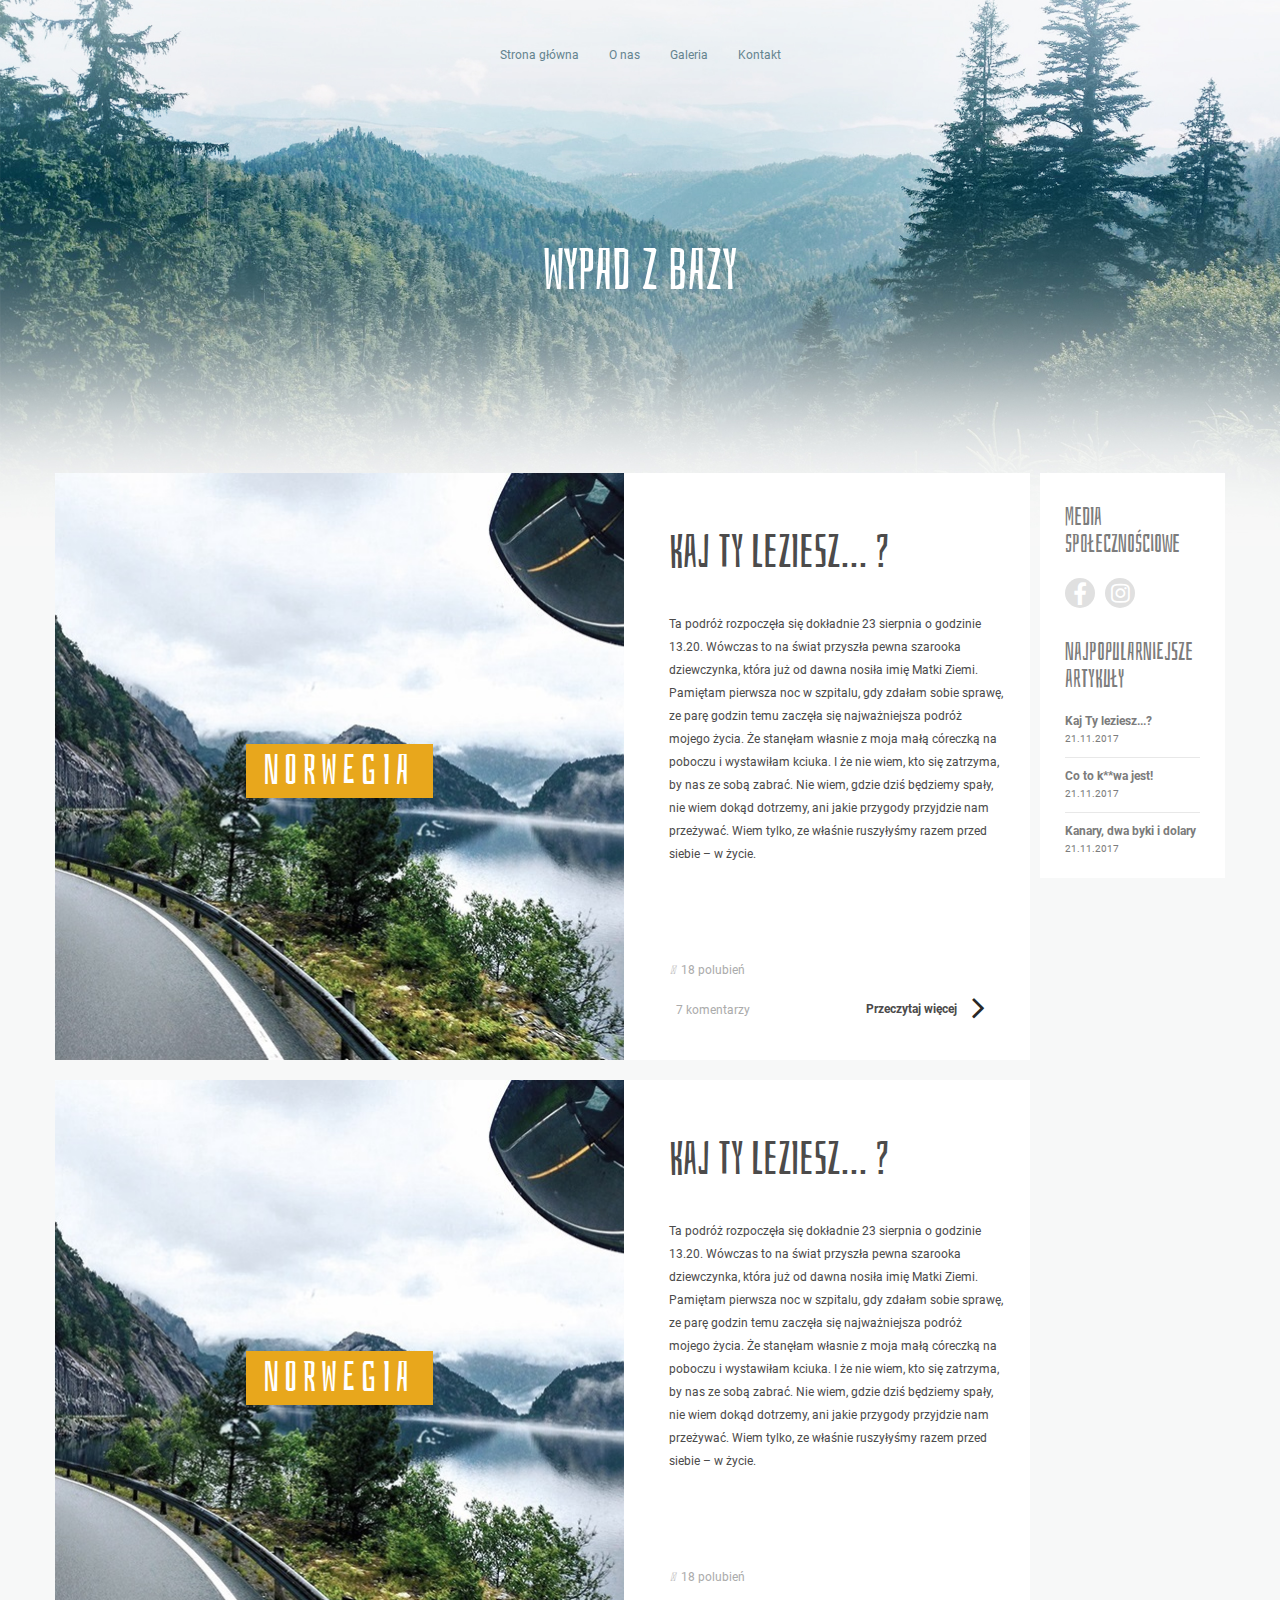
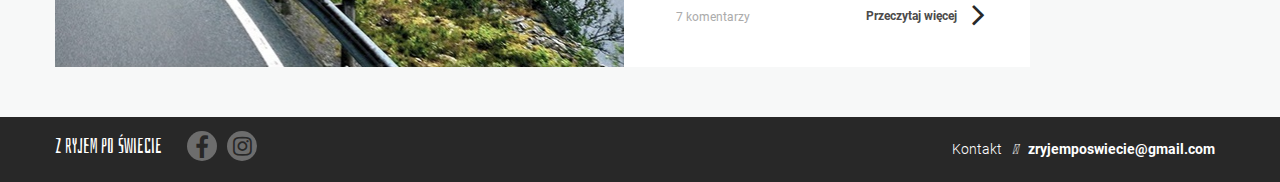
==== commit 4843be11: "sticky socialMedia" ====
--- a/index.html
+++ b/index.html
@@ -41,15 +41,9 @@
                 </div>
             </nav>
             <div class="row">
-                <div class="col-xs-12 col-sm-4 header__name">
-                    <span>Karol Vogelgezang</span>
-                </div>
-                <h1 class="col-xs-12 col-sm-4 header__title">
+                <h1 class="col-xs-12 header__title">
                     Wypad z bazy
-                </h1>
-                <div class="col-xs-12 col-sm-4 header__name">
-                    <span>Przemysław Szczerba</span>
-                </div>               
+                </h1>             
             </div>
         </header>
 
@@ -69,7 +63,7 @@
                             <p class="postBox__txt">
                                 Ta podróż rozpoczęła się dokładnie 23 sierpnia o godzinie 13.20. Wówczas to na świat przyszła pewna szarooka dziewczynka, która już od dawna nosiła imię Matki Ziemi. Pamiętam pierwsza noc w szpitalu, gdy zdałam sobie sprawę, ze parę godzin temu zaczęła się najważniejsza podróż mojego życia. Że stanęłam własnie z moja małą córeczką na poboczu i wystawiłam kciuka. I że nie wiem, kto się zatrzyma, by nas ze sobą zabrać. Nie wiem, gdzie dziś będziemy spały, nie wiem dokąd dotrzemy, ani jakie przygody przyjdzie nam przeżywać.  Wiem tylko, ze właśnie ruszyłyśmy razem przed siebie – w życie. 
                             </p>
-                            <a class="postBox__link" target="_blank" href="">
+                            <a class="postBox__link" target="_blank" href="post.html">
                                 <button class="postBox__btn">
                                    Przeczytaj więcej <i class="fa fa-angle-right"></i>
                                 </button>
@@ -97,7 +91,7 @@
                             <p class="postBox__txt">
                                 Ta podróż rozpoczęła się dokładnie 23 sierpnia o godzinie 13.20. Wówczas to na świat przyszła pewna szarooka dziewczynka, która już od dawna nosiła imię Matki Ziemi. Pamiętam pierwsza noc w szpitalu, gdy zdałam sobie sprawę, ze parę godzin temu zaczęła się najważniejsza podróż mojego życia. Że stanęłam własnie z moja małą córeczką na poboczu i wystawiłam kciuka. I że nie wiem, kto się zatrzyma, by nas ze sobą zabrać. Nie wiem, gdzie dziś będziemy spały, nie wiem dokąd dotrzemy, ani jakie przygody przyjdzie nam przeżywać.  Wiem tylko, ze właśnie ruszyłyśmy razem przed siebie – w życie. 
                             </p>
-                            <a class="postBox__link" target="_blank" href="">
+                            <a class="postBox__link" target="_blank" href="post.html">
                                 <button class="postBox__btn">
                                    Przeczytaj więcej <i class="fa fa-angle-right"></i>
                                 </button>
@@ -113,7 +107,7 @@
                         </div>
                     </div>
                 </div>
-                <div class="col-xs-12 col-sm-3 col-lg-2 socialMedia socialMedia--mainSite">
+                <div class="col-xs-12 col-sm-3 col-md-2 socialMedia socialMedia--mainSite">
                     <h3 class="socialMedia__title">
                         Media społecznościowe
                     </h3>
--- a/assets/styles/screen.css
+++ b/assets/styles/screen.css
@@ -69,14 +69,12 @@
 	}
 }
 
-
 @media only screen and (max-width: 1170px) {
 	.container {
 		margin-left: 0px;
 		margin-right: none;
 	}
 }
-
 
 .navbar-collapse, .container {
     padding-right: 0px;
@@ -161,27 +159,6 @@
 	font-family: "Bahiana";
 	text-transform: uppercase;
 	text-align: center;
-
-}
-
-.header__name {
-	font-family: "Bahiana";
-	font-size: 21px;
-	text-align: right;
-	margin-top: 32px;
-	color: #7ca3b2;
-}
-
-.header__name span {
-	background-color: #fff;
-	padding: 6px 15px 6px 15px;
-	line-height: 21px;
-	box-sizing: border-box;
-	text-align: center;
-}
-
-.header__name:nth-of-type(2) {
-	text-align: left;
 }
 
 main {
@@ -190,6 +167,7 @@
 
 .socialMedia {
 	margin-top: 20px;
+	position: static;
 	height: 100%;
 /*	background: rgba(255,255,255,0.7);*/
 	background-color: #fff;
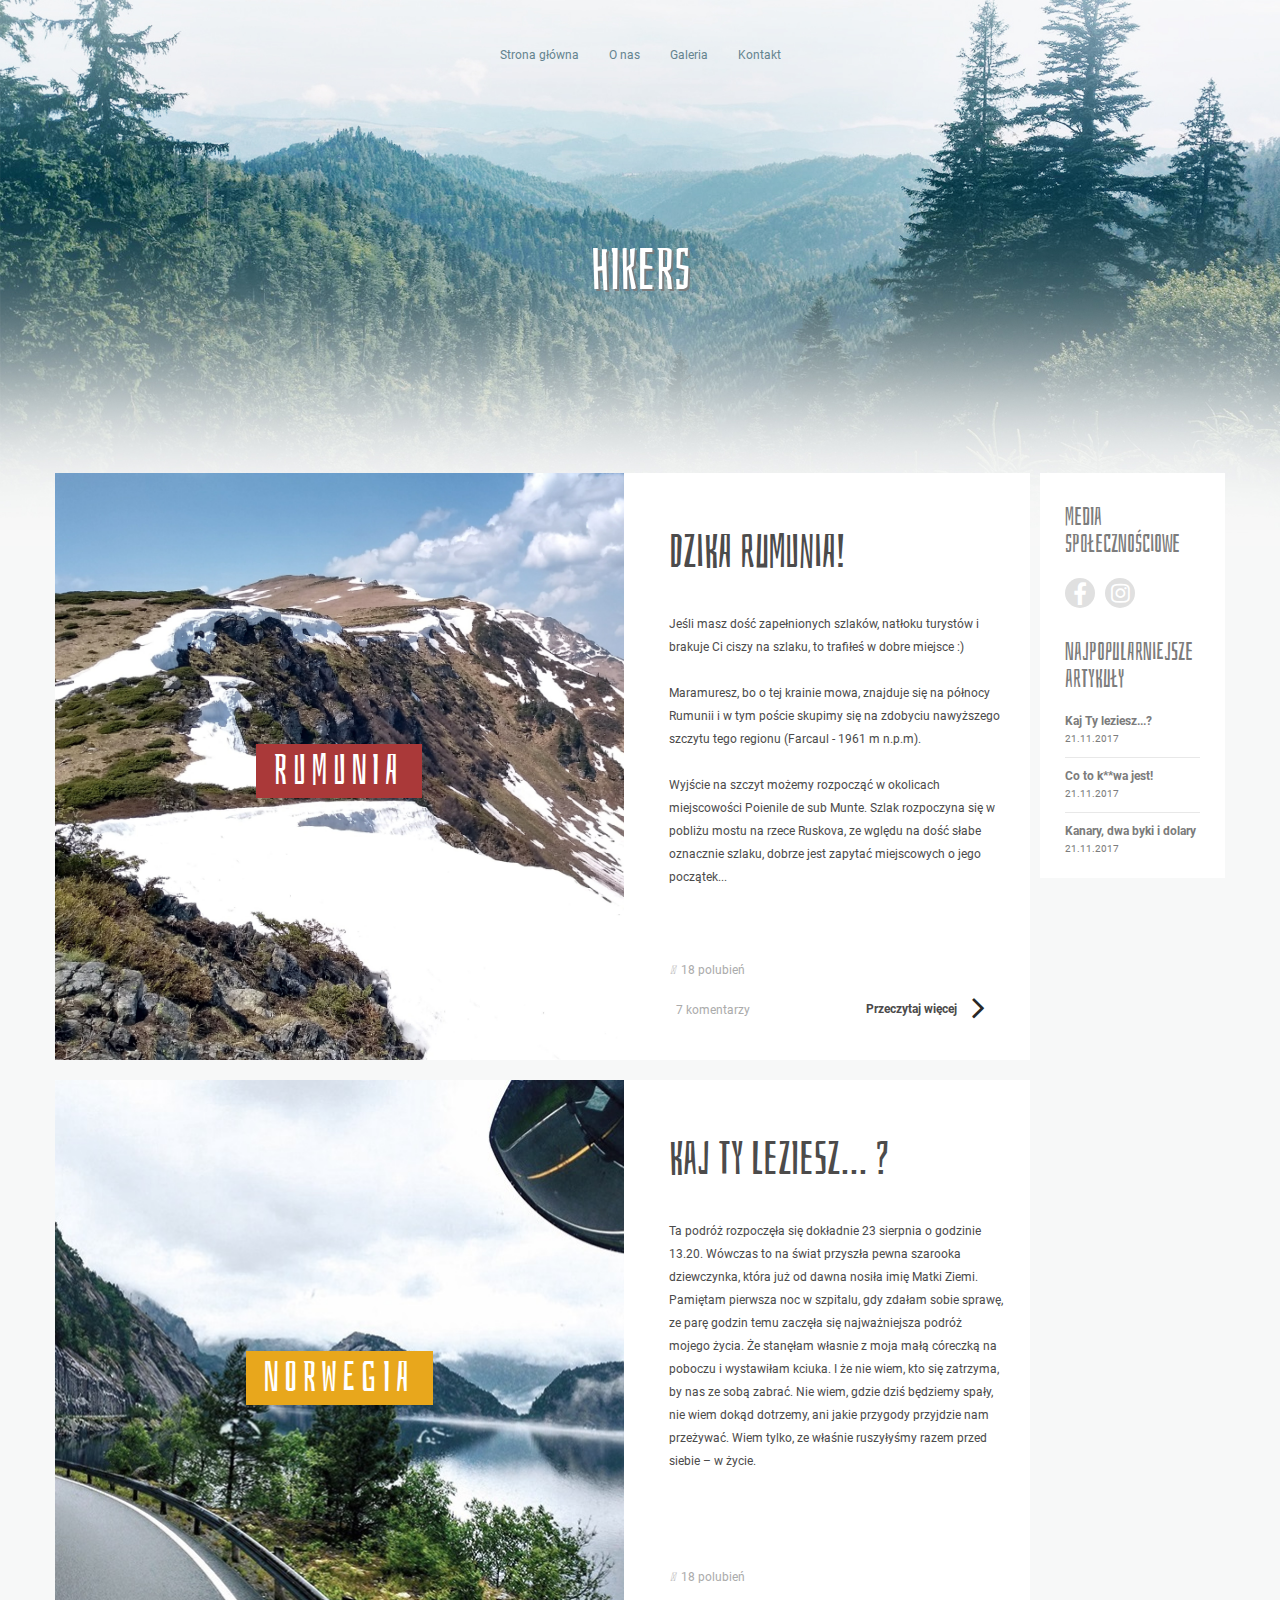
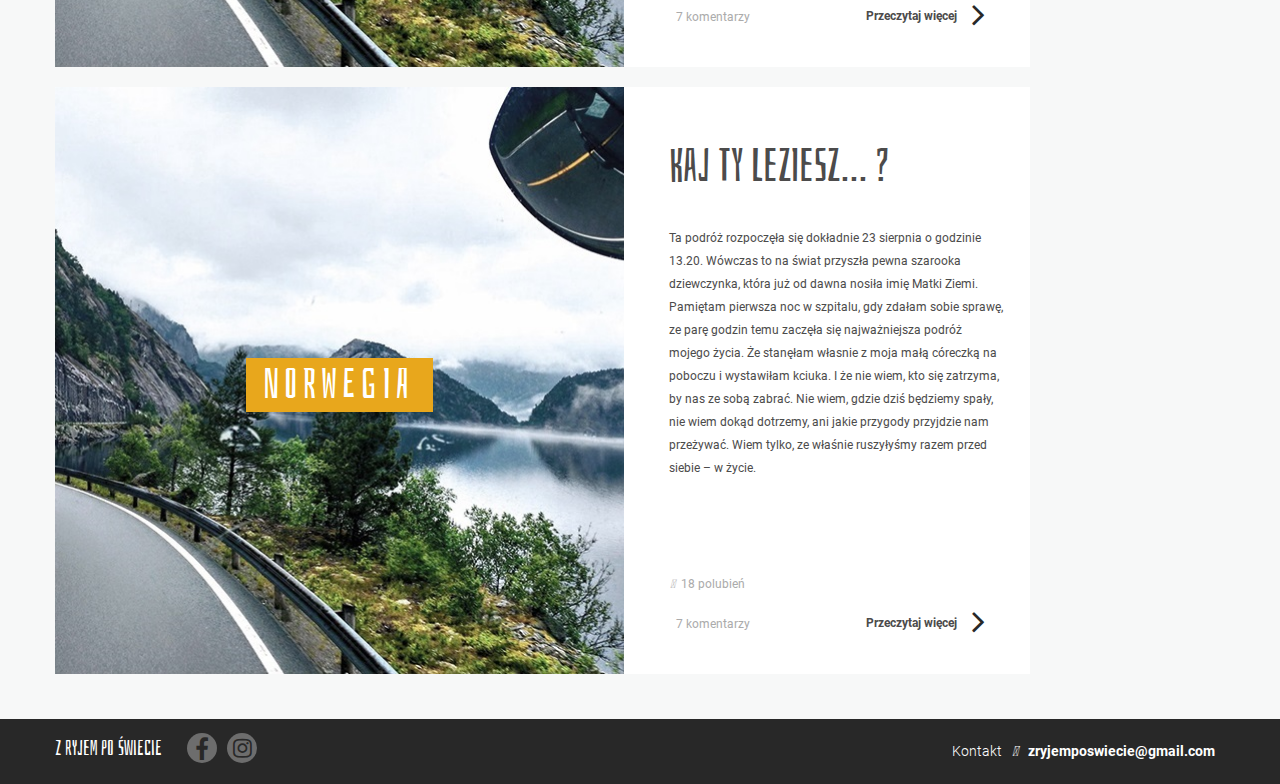
==== commit 30818408: "poprawione sticky socialMedia i dodany psot o Rumuni" ====
--- a/index.html
+++ b/index.html
@@ -1,179 +1,207 @@
-<!DOCTYPE html>
-
-<html>
-
-    <head>
-        <meta charset="UTF-8">
-        <meta name="viewport" content="width=device-width, initial-scale=1">
-        <meta http-equiv="X-UA-Compatible" content="IE=edge">
-
-        <title>Travel</title>
-        <meta name="description" content="">
-        <meta name="keywords" content="">
-
-        <link rel="stylesheet" type="text/css" href="assets/styles/bootstrap.css" media="screen">
-        <link rel="stylesheet" type="text/css" href="assets/styles/screen.css" media="screen">
-        <link rel="stylesheet" href="https://use.fontawesome.com/releases/v5.0.13/css/all.css" integrity="sha384-DNOHZ68U8hZfKXOrtjWvjxusGo9WQnrNx2sqG0tfsghAvtVlRW3tvkXWZh58N9jp" crossorigin="anonymous">
-        <link rel="stylesheet" href="https://cdnjs.cloudflare.com/ajax/libs/font-awesome/4.7.0/css/font-awesome.min.css">
-    </head>
-
-    <body>
-
-        <header>
-            <nav class="menu navbar navbar-default">
-                <div class="container fill">
-                    <div class="navbar-header">
-                        <button type="button" class="navbar-toggle collapsed" data-toggle="collapse" data-target="#navbar-collapse-1" aria-expanded="false">
-                            <span class="sr-only">Toggle navigation</span>
-                            <span class="icon-bar"></span>
-                            <span class="icon-bar"></span>
-                            <span class="icon-bar"></span>
-                        </button>
-                    </div>
-                    <div class="menuCollapse collapse navbar-collapse" id="navbar-collapse-1">
-                        <ul class="menuCollapse__list nav navbar-nav">
-                            <li class="menuCollapse__listItem"><a href="index.html" class="menuCollapse__listLink menuCollapse__listLink--active">Strona główna</a></li>
-                            <li class="menuCollapse__listItem"><a class="menuCollapse__listLink" href="#">O nas</a></li>
-                            <li class="menuCollapse__listItem"><a href="gallery.html" class="menuCollapse__listLink">Galeria</a></li>
-                            <li class="menuCollapse__listItem"><a class="menuCollapse__listLink" href="#">Kontakt</a></li>
-                        </ul>
-                    </div>
-                </div>
-            </nav>
-            <div class="row">
-                <h1 class="col-xs-12 header__title">
-                    Wypad z bazy
-                </h1>             
-            </div>
-        </header>
-
-        <main>
-            <div class="row">
-                <div class="postContainer col-xs-12 col-lg-10">
-                    <div class="col-xs-12 postBox">
-                        <div class="col-xs-12 col-sm-7 postBox__left">
-                            <h2 class="postBox__country">
-                                NORWEGIA
-                            </h2>
-                        </div>
-                        <div class="col-xs-12 col-sm-5 postBox__right">
-                            <h2 class="postBox__title">
-                                Kaj ty leziesz... ?
-                            </h2>
-                            <p class="postBox__txt">
-                                Ta podróż rozpoczęła się dokładnie 23 sierpnia o godzinie 13.20. Wówczas to na świat przyszła pewna szarooka dziewczynka, która już od dawna nosiła imię Matki Ziemi. Pamiętam pierwsza noc w szpitalu, gdy zdałam sobie sprawę, ze parę godzin temu zaczęła się najważniejsza podróż mojego życia. Że stanęłam własnie z moja małą córeczką na poboczu i wystawiłam kciuka. I że nie wiem, kto się zatrzyma, by nas ze sobą zabrać. Nie wiem, gdzie dziś będziemy spały, nie wiem dokąd dotrzemy, ani jakie przygody przyjdzie nam przeżywać.  Wiem tylko, ze właśnie ruszyłyśmy razem przed siebie – w życie. 
-                            </p>
-                            <a class="postBox__link" target="_blank" href="post.html">
-                                <button class="postBox__btn">
-                                   Przeczytaj więcej <i class="fa fa-angle-right"></i>
-                                </button>
-                            </a>
-                            <button class="postBox__likeBtn">
-                                <i class="far fa-thumbs-up"></i>&nbsp; 18 polubień
-                            </button>
-                            <a class="postBox__commentLink" target="_blank" href="">
-                                <button class="postBox__commentBtn">
-                                    <i class="far fa-comment-dots"></i>&nbsp; 7 komentarzy
-                                </button>
-                            </a>
-                        </div>
-                    </div>
-                    <div class="col-xs-12 postBox">
-                        <div class="col-xs-12 col-sm-7 postBox__left">
-                            <h2 class="postBox__country">
-                                NORWEGIA
-                            </h2>
-                        </div>
-                        <div class="col-xs-12 col-sm-5 postBox__right">
-                            <h2 class="postBox__title">
-                                Kaj ty leziesz... ?
-                            </h2>
-                            <p class="postBox__txt">
-                                Ta podróż rozpoczęła się dokładnie 23 sierpnia o godzinie 13.20. Wówczas to na świat przyszła pewna szarooka dziewczynka, która już od dawna nosiła imię Matki Ziemi. Pamiętam pierwsza noc w szpitalu, gdy zdałam sobie sprawę, ze parę godzin temu zaczęła się najważniejsza podróż mojego życia. Że stanęłam własnie z moja małą córeczką na poboczu i wystawiłam kciuka. I że nie wiem, kto się zatrzyma, by nas ze sobą zabrać. Nie wiem, gdzie dziś będziemy spały, nie wiem dokąd dotrzemy, ani jakie przygody przyjdzie nam przeżywać.  Wiem tylko, ze właśnie ruszyłyśmy razem przed siebie – w życie. 
-                            </p>
-                            <a class="postBox__link" target="_blank" href="post.html">
-                                <button class="postBox__btn">
-                                   Przeczytaj więcej <i class="fa fa-angle-right"></i>
-                                </button>
-                            </a>
-                            <button class="postBox__likeBtn">
-                                <i class="far fa-thumbs-up"></i>&nbsp; 18 polubień
-                            </button>
-                            <a class="postBox__commentLink" target="_blank" href="">
-                                <button class="postBox__commentBtn">
-                                    <i class="far fa-comment-dots"></i>&nbsp; 7 komentarzy
-                                </button>
-                            </a>
-                        </div>
-                    </div>
-                </div>
-                <div class="col-xs-12 col-sm-3 col-md-2 socialMedia socialMedia--mainSite">
-                    <h3 class="socialMedia__title">
-                        Media społecznościowe
-                    </h3>
-                    <div class="socialMedia__icons">
-                        <i class="fa fa-fb menuIcon">&#xf09a;</i>
-                        <i class="fa fa-instagram menuIcon menuIcon--instagram"></i>
-                    </div>
-                    <h3 class="socialMedia__popular">
-                        Najpopularniejsze artykuły
-                    </h3>
-                    <ul class="socialMedia__list">
-                        <li class="socialMedia__listItem">
-                            Kaj Ty leziesz...?
-                            <span class="socialMedia__listItemDate">
-                                21.11.2017
-                            </span>
-                        </li>
-                        <li class="socialMedia__listItem">
-                            Co to k**wa jest!
-                            <span class="socialMedia__listItemDate">
-                                21.11.2017
-                            </span>
-                        </li>
-                        <li class="socialMedia__listItem">
-                            Kanary, dwa byki i dolary
-                            <span class="socialMedia__listItemDate">
-                                21.11.2017
-                            </span>                           
-                        </li>
-                    </ul>
-                </div>
-            </div>
-        </main>
-
-        <footer>
-            <div class="row row-footer">
-                <ul class="footerList">
-                    <li class="footerList__item">
-                        <a class="footerList__itemTxt">Z ryjem po świecie</a>
-                    </li>
-                    <li class="footerList__item">
-                        <i class="fa fa-fb">&#xf09a; </i>
-                    </li>
-                    <li class="footerList__item">
-                        <i class="fa fa-instagram"></i>
-                    </li>
-                </ul>
-                <ul class="footerList footerList--right">
-                    <li class="footerList__item">
-                        Kontakt
-                    </li>
-                    <li class="footerList__item">
-                        <i class="far fa-envelope"></i>
-                    </li>
-                    <li class="footerList__item footerList__item--bold">
-                        zryjemposwiecie@gmail.com
-                    </li>
-                </ul>
-            </div>
-        </footer>
-
-
-        <script src="assets/scripts/jquery-3.2.1.min.js"></script>
-        <script src="assets/scripts/bootstrap.js"></script> 
-        <script type="text/javascript" src="assets/scripts/main.js"></script>
-
-    </body>
-
-</html>
+<!DOCTYPE html>
+
+<html>
+
+    <head>
+        <meta charset="UTF-8">
+        <meta name="viewport" content="width=device-width, initial-scale=1">
+        <meta http-equiv="X-UA-Compatible" content="IE=edge">
+
+        <title>Travel</title>
+        <meta name="description" content="">
+        <meta name="keywords" content="">
+
+        <link rel="stylesheet" type="text/css" href="assets/styles/bootstrap.css" media="screen">
+        <link rel="stylesheet" type="text/css" href="assets/styles/screen.css" media="screen">
+        <link rel="stylesheet" href="https://use.fontawesome.com/releases/v5.0.13/css/all.css" integrity="sha384-DNOHZ68U8hZfKXOrtjWvjxusGo9WQnrNx2sqG0tfsghAvtVlRW3tvkXWZh58N9jp" crossorigin="anonymous">
+        <link rel="stylesheet" href="https://cdnjs.cloudflare.com/ajax/libs/font-awesome/4.7.0/css/font-awesome.min.css">
+    </head>
+
+    <body>
+
+        <header>
+            <nav class="menu navbar navbar-default">
+                <div class="container fill">
+                    <div class="navbar-header">
+                        <button type="button" class="navbar-toggle collapsed" data-toggle="collapse" data-target="#navbar-collapse-1" aria-expanded="false">
+                            <span class="sr-only">Toggle navigation</span>
+                            <span class="icon-bar"></span>
+                            <span class="icon-bar"></span>
+                            <span class="icon-bar"></span>
+                        </button>
+                    </div>
+                    <div class="menuCollapse collapse navbar-collapse" id="navbar-collapse-1">
+                        <ul class="menuCollapse__list nav navbar-nav">
+                            <li class="menuCollapse__listItem"><a href="index.html" class="menuCollapse__listLink menuCollapse__listLink--active">Strona główna</a></li>
+                            <li class="menuCollapse__listItem"><a class="menuCollapse__listLink" href="#">O nas</a></li>
+                            <li class="menuCollapse__listItem"><a href="gallery.html" class="menuCollapse__listLink">Galeria</a></li>
+                            <li class="menuCollapse__listItem"><a class="menuCollapse__listLink" href="#">Kontakt</a></li>
+                        </ul>
+                    </div>
+                </div>
+            </nav>
+            <div class="row">
+                <h1 class="col-xs-12 header__title">
+                    Hikers
+                </h1>             
+            </div>
+        </header>
+
+        <main>
+            <div class="row">
+                <div class="postContainer col-xs-12 col-lg-10">
+                    <div class="col-xs-12 postBox">
+                        <div id="rumunia" class="col-xs-12 col-sm-7 postBox__left">
+                            <h2 id="rumunia-maramuresz" class="postBox__country">
+                                RUMUNIA
+                            </h2>
+                        </div>
+                        <div class="col-xs-12 col-sm-5 postBox__right">
+                            <h2 class="postBox__title">
+                                Dzika Rumunia!
+                            </h2>
+                            <p class="postBox__txt">
+                                Jeśli masz dość zapełnionych szlaków, natłoku turystów i brakuje Ci ciszy na szlaku, to trafiłeś w dobre miejsce :)<br><br>Maramuresz, bo o tej krainie mowa, znajduje się na północy Rumunii i w tym poście skupimy się na zdobyciu nawyższego szczytu tego regionu (Farcaul - 1961 m n.p.m).<br><br>
+                                Wyjście na szczyt możemy rozpocząć w okolicach miejscowości Poienile de sub Munte. Szlak rozpoczyna się w pobliżu mostu na rzece Ruskova, ze wględu na dość słabe oznacznie szlaku, dobrze jest zapytać miejscowych o jego początek...
+                            </p>
+                            <a class="postBox__link" target="_blank" href="post.html">
+                                <button class="postBox__btn">
+                                   Przeczytaj więcej <i class="fa fa-angle-right"></i>
+                                </button>
+                            </a>
+                            <button class="postBox__likeBtn">
+                                <i class="far fa-thumbs-up"></i>&nbsp; 18 polubień
+                            </button>
+                            <a class="postBox__commentLink" target="_blank" href="">
+                                <button class="postBox__commentBtn">
+                                    <i class="far fa-comment-dots"></i>&nbsp; 7 komentarzy
+                                </button>
+                            </a>
+                        </div>
+                    </div>
+                    <div class="col-xs-12 postBox">
+                        <div class="col-xs-12 col-sm-7 postBox__left">
+                            <h2 class="postBox__country">
+                                NORWEGIA
+                            </h2>
+                        </div>
+                        <div class="col-xs-12 col-sm-5 postBox__right">
+                            <h2 class="postBox__title">
+                                Kaj ty leziesz... ?
+                            </h2>
+                            <p class="postBox__txt">
+                                Ta podróż rozpoczęła się dokładnie 23 sierpnia o godzinie 13.20. Wówczas to na świat przyszła pewna szarooka dziewczynka, która już od dawna nosiła imię Matki Ziemi. Pamiętam pierwsza noc w szpitalu, gdy zdałam sobie sprawę, ze parę godzin temu zaczęła się najważniejsza podróż mojego życia. Że stanęłam własnie z moja małą córeczką na poboczu i wystawiłam kciuka. I że nie wiem, kto się zatrzyma, by nas ze sobą zabrać. Nie wiem, gdzie dziś będziemy spały, nie wiem dokąd dotrzemy, ani jakie przygody przyjdzie nam przeżywać.  Wiem tylko, ze właśnie ruszyłyśmy razem przed siebie – w życie. 
+                            </p>
+                            <a class="postBox__link" target="_blank" href="post.html">
+                                <button class="postBox__btn">
+                                   Przeczytaj więcej <i class="fa fa-angle-right"></i>
+                                </button>
+                            </a>
+                            <button class="postBox__likeBtn">
+                                <i class="far fa-thumbs-up"></i>&nbsp; 18 polubień
+                            </button>
+                            <a class="postBox__commentLink" target="_blank" href="">
+                                <button class="postBox__commentBtn">
+                                    <i class="far fa-comment-dots"></i>&nbsp; 7 komentarzy
+                                </button>
+                            </a>
+                        </div>
+                    </div>
+                    <div class="col-xs-12 postBox">
+                        <div class="col-xs-12 col-sm-7 postBox__left">
+                            <h2 class="postBox__country">
+                                NORWEGIA
+                            </h2>
+                        </div>
+                        <div class="col-xs-12 col-sm-5 postBox__right">
+                            <h2 class="postBox__title">
+                                Kaj ty leziesz... ?
+                            </h2>
+                            <p class="postBox__txt">
+                                Ta podróż rozpoczęła się dokładnie 23 sierpnia o godzinie 13.20. Wówczas to na świat przyszła pewna szarooka dziewczynka, która już od dawna nosiła imię Matki Ziemi. Pamiętam pierwsza noc w szpitalu, gdy zdałam sobie sprawę, ze parę godzin temu zaczęła się najważniejsza podróż mojego życia. Że stanęłam własnie z moja małą córeczką na poboczu i wystawiłam kciuka. I że nie wiem, kto się zatrzyma, by nas ze sobą zabrać. Nie wiem, gdzie dziś będziemy spały, nie wiem dokąd dotrzemy, ani jakie przygody przyjdzie nam przeżywać.  Wiem tylko, ze właśnie ruszyłyśmy razem przed siebie – w życie. 
+                            </p>
+                            <a class="postBox__link" target="_blank" href="post.html">
+                                <button class="postBox__btn">
+                                   Przeczytaj więcej <i class="fa fa-angle-right"></i>
+                                </button>
+                            </a>
+                            <button class="postBox__likeBtn">
+                                <i class="far fa-thumbs-up"></i>&nbsp; 18 polubień
+                            </button>
+                            <a class="postBox__commentLink" target="_blank" href="">
+                                <button class="postBox__commentBtn">
+                                    <i class="far fa-comment-dots"></i>&nbsp; 7 komentarzy
+                                </button>
+                            </a>
+                        </div>
+                    </div>
+                </div>
+                <div class="col-xs-12 col-sm-3 col-md-2 socialMedia socialMedia--mainSite">
+                    <h3 class="socialMedia__title">
+                        Media społecznościowe
+                    </h3>
+                    <div class="socialMedia__icons">
+                        <i class="fa fa-fb menuIcon">&#xf09a;</i>
+                        <i class="fa fa-instagram menuIcon menuIcon--instagram"></i>
+                    </div>
+                    <h3 class="socialMedia__popular">
+                        Najpopularniejsze artykuły
+                    </h3>
+                    <ul class="socialMedia__list">
+                        <li class="socialMedia__listItem">
+                            Kaj Ty leziesz...?
+                            <span class="socialMedia__listItemDate">
+                                21.11.2017
+                            </span>
+                        </li>
+                        <li class="socialMedia__listItem">
+                            Co to k**wa jest!
+                            <span class="socialMedia__listItemDate">
+                                21.11.2017
+                            </span>
+                        </li>
+                        <li class="socialMedia__listItem">
+                            Kanary, dwa byki i dolary
+                            <span class="socialMedia__listItemDate">
+                                21.11.2017
+                            </span>                           
+                        </li>
+                    </ul>
+                </div>
+            </div>
+        </main>
+
+        <footer>
+            <div class="row row-footer">
+                <ul class="footerList">
+                    <li class="footerList__item">
+                        <a class="footerList__itemTxt">Z ryjem po świecie</a>
+                    </li>
+                    <li class="footerList__item">
+                        <i class="fa fa-fb">&#xf09a; </i>
+                    </li>
+                    <li class="footerList__item">
+                        <i class="fa fa-instagram"></i>
+                    </li>
+                </ul>
+                <ul class="footerList footerList--right">
+                    <li class="footerList__item">
+                        Kontakt
+                    </li>
+                    <li class="footerList__item">
+                        <i class="far fa-envelope"></i>
+                    </li>
+                    <li class="footerList__item footerList__item--bold">
+                        zryjemposwiecie@gmail.com
+                    </li>
+                </ul>
+            </div>
+        </footer>
+
+        <script src="assets/scripts/jquery-3.2.1.min.js"></script>
+        <script src="assets/scripts/bootstrap.js"></script> 
+        <script type="text/javascript" src="assets/scripts/main.js"></script>
+
+    </body>
+
+</html>
--- a/assets/styles/screen.css
+++ b/assets/styles/screen.css
@@ -1,775 +1,816 @@
-@font-face {
-	font-family: "Roboto";
-	src: url("../fonts/Roboto-Regular.ttf");
-}
-
-@font-face {
-	font-family: "Roboto-light";
-	src: url("../fonts/Roboto-Light.ttf");
-}
-
-@font-face {
-	font-family: "Roboto-bold";
-	src: url("../fonts/Roboto-Bold.ttf");
-}
-
-@font-face {
-	font-family: "Bahiana";
-	src: url("../fonts/Bahiana-Regular.ttf");
-}
-
-body {
-	background-image: url("../images/bg.jpg");
-	background-size: 100% auto;
-	background-repeat: no-repeat;
-    background-attachment: fixed;
-	background-color: #f7f8f8;
-	font-family: "Roboto";
-}
-
-/*UWAGA! body i .postBody, mają różne sposoby na wyświetlanie bg-img. 
-Pogadaj z przemem i bartkiem, który lepiej wygląda.
-Zastanów się czy nie lepiej korzystać z jednego bg, np. tego na stronie głównej*/
-
-.postBody {
-	background-image: url("../images/bg-post.png");	
-	background-size: auto;
-	background-position: center top;
-	background-repeat: no-repeat;
-	background-attachment: initial;
-}
-
-a, a:hover {
-	color: inherit; /* blue colors for links too */
-	text-decoration: inherit; /* no underline */
-	cursor: pointer;
-}
-
-.menu {
-    background-color: transparent;
-    border: none;
-    margin-bottom: 140px;
-}
-
-@media only screen and (max-width: 1170px) {
-	.menu  {
-		margin-bottom: 20px;
-	} 
-}
-
-.container > .navbar-header, .container-fluid > .navbar-header, .container > .navbar-collapse, .container-fluid > .navbar-collapse {
-    margin-right: 0px;
-    margin-left: 0px;
-}
-
-@media only screen and (max-width: 768px) {
-	.navbar-collapse {
-	    background-color: #f7f8f8;
-	    width: 100%;
-	}
-}
-
-@media only screen and (max-width: 1170px) {
-	.container {
-		margin-left: 0px;
-		margin-right: none;
-	}
-}
-
-.navbar-collapse, .container {
-    padding-right: 0px;
-    padding-left: 0px;
-}
-
-.menu--post {
-    margin-bottom: 0px;
-}
-
-.menuCollapse {
-	text-align: center;
-}
-
-.menuCollapse--left {
-	float: left;
-}
-
-.menuCollapse__list {
-	display: inline-block;
-	float: none;
-	vertical-align: top;
-	font-size: 12px;
-	margin-top: 30px;
-}
-
-.menuCollapse__listLink {
-	color: #65848f !important;
-	box-sizing: border-box;
-}
-
-.menuCollapse__listLink--first {
-	display: block;
-	background-color: #fff;
-	font-family: "Bahiana";
-	font-size: 21px;
-}
-
-.menuCollapse__listItem:hover {
-	background-color: #65848f;
-}
-
-.menuCollapse__listLink:hover {
-	color: #fff!important;
-}
-
-.row {
-	margin-right: auto;
-	margin-left: auto;
-	max-width: 1170px;
-}
-
-@media only screen and (max-width: 1170px) {
-	/* jeszcze się zastanó czy trzeba ten margines*/
-	.row {
-		margin-right: 10px;
-		margin-left: 10px;
-	}
-	.row-footer {
-		margin-right: 0px;
-		margin-left: 0px;
-	}
-}
-
-header {
-	margin-bottom: 140px;
-}
-
-@media only screen and (max-width: 1170px) {
-	header  {
-		margin-bottom: 40px;
-	} 
-}
-
-.post {
-	margin-bottom: 0px;
-}
-
-.header__title {
-	font-size: 57px;
-	color: #fff;
-	font-family: "Bahiana";
-	text-transform: uppercase;
-	text-align: center;
-}
-
-main {
-	height: 100%;
-}
-
-.socialMedia {
-	margin-top: 20px;
-	position: static;
-	height: 100%;
-/*	background: rgba(255,255,255,0.7);*/
-	background-color: #fff;
-	float: right;
-	border-left: 10px solid rgba(255,255,255,0);
-	background-clip: padding-box;
-	box-sizing: border-box;
-}
-
-@media only screen and (max-width: 768px) { 
-	.socialMedia {
-		margin-right: auto;
-		margin-left: auto;
-		width: 220px;
-		float: none;
-		clear: both;
-		text-align: center;
-		position: static;
-		border-top: 20px solid rgba(255,255,255,0);
-		background-clip: padding-box;
-		box-sizing: border-box;
-		border-left: 0px;
-	} 
-}
-
-@media only screen and (max-width: 1170px) { 
-	.socialMedia--mainSite {
-		margin-right: auto;
-		margin-left: auto;
-		width: 220px;
-		float: none;
-		clear: both;
-		text-align: center;
-		position: static;
-		border-top: 20px solid rgba(255,255,255,0);
-		background-clip: padding-box;
-		box-sizing: border-box;
-		border-left: 0px;
-	} 
-}
-
-.socialMedia__title, .socialMedia__popular  {
-	font-size: 25px;
-	color: #7c7c7c;
-	font-family: "Bahiana";
-	padding: 10px 10px;
-	width:100%;
-}
-
-.socialMedia__popular  {
-	padding: 10px 10px 0px 10px;
-}
-
-.socialMedia__list {
-	font-size: 12px;
-	color: #7c7c7c;
-	list-style-type: none;
-	padding: 0px 10px;
-	font-family: "Roboto-bold";
-}
-
-.socialMedia__listItem {
-	padding-bottom: 10px;
-	padding-top: 10px;
-	border-bottom: 1px solid #e8e8e8;
-}
-
-.socialMedia__listItem:last-child {
-	border-bottom: none;
-}
-
-.socialMedia__listItemDate {
-	font-size: 10px;
-	color: #7c7c7c;
-	font-family: "Roboto";
-}
-
-.postContainer {
-	padding-left: 0px;
-	padding-right: 0px;
-}
-
-.postBox {
-	height: 100%;
-	background-color: #fff;
-	margin-top: 20px;
-	padding: 0px;
-}
-
-.postBox__left {
-	height: 587px;
-	background-image: url("../images/norway-bg.jpg");
-	background-repeat: no-repeat;
-	background-size: cover;
-	text-align: center;
-	display: -webkit-box;
-    display: -moz-box;
-    display: -ms-flexbox;
-    display: -webkit-flex;
-    display: flex;
-    align-items: center;
-    justify-content: center;
-}
-
-@media only screen and (max-width: 578px) {
-	.postBox__left  {
-		height: 200px;
-	} 
-}
-
-.postBox__right {
-	height: 587px;
-	padding: 0px;	
-	display: inline-block;
-	position: relative;
-}
-
-@media only screen and (max-width: 768px) {
-	.postBox__right {
-		height: 100%;
-		padding-bottom: 120px;
-	} 
-}
-
-.postBox__country {
-	font-family: "Bahiana";
-	font-size: 42px;
-	color: #fff;
-	background-color: #e8a71c;
-	padding: 6px 18px 6px 18px;
-	display: inline-block;
-	letter-spacing: 6px;
-	line-height: 42px;
-}
-
-.postBox__title {
-	font-family: "Bahiana";
-	font-size: 46px;
-	color: #4c4b4b;
-	display: inline-block;
-	margin-top: 55px;
-	margin-left: 45px;
-}
-
-@media only screen and (max-width: 578px) {
-	.postBox__title {
-		margin-top: 20px;
-		margin-left: 20px;
-		margin-right: 10px;
-	}
-}
-
-.postBox__txt {
-	font-family: "Roboto";
-	font-size: 12px;
-	color: #4c4b4b;
-	display: inline-block;
-	margin-top: 25px;
-	margin-left: 45px;
-	margin-right: 25px;
-	margin-bottom: 20px;
-	line-height: 23px;
-}
-
-@media only screen and (max-width: 578px) {
-	.postBox__txt {
-		margin-top: 5px;
-		margin-left: 20px;
-		margin-right: 20px;
-		margin-bottom: 0px;
-	}
-}
-
-.postBox__btn {
-	font-family: "Roboto-bold";	
-	font-size: 12px;
-	background-color: #fff;
-	color: #4c4b4b;
-	border: none;
-	position: absolute;
-	bottom: 30px;
-	right: 25px;
-	height: 40px;
-	padding-left: 20px;
-	padding-right: 20px;
-	align-items: center;
-	justify-content: center;
-	display: flex;
-
-}
-
-@media only screen and (max-width: 578px) {
-	.postBox__btn {
-		right: 15px;
-		padding-left: 10px;
-		padding-right: 10px;
-	}
-}
-
-.postBox__btn:hover {
-	border: 1px solid #4c4b4b;
-	border-radius: 20px;
-}
-
-.postBox__likeBtn, .postBox__commentBtn {
-	font-family: "Roboto";	
-	font-size: 12px;
-	background-color: #fff;
-	color: #ababab;
-	border: none;
-	position: absolute;
-	bottom: 40px;
-	left: 40px;
-}
-
-.postBox__likeBtn {
-	bottom: 80px;
-}
-
-@media only screen and (max-width: 578px) {
-	.postBox__likeBtn, .postBox__commentBtn {
-		bottom: 15px;
-		left: 15px;
-	}
-	.postBox__likeBtn {
-		bottom: 60px;
-	}
-}
-
-.postBox__likeBtn:hover {
-	color: #4c4b4b;
-	font-family: "Roboto-bold";	
-}
-
-.postBox__likeBtn:hover > .fa-thumbs-up {
-	color: rgba(59,89,152,1);
-}
-
-.postBox__commentBtn:hover {
-	color: #4c4b4b;
-	font-family: "Roboto-bold";	
-}
-
-.postBox--small {
-	max-width: 670px;
-	height: 100%;
-	margin-left: 5px;
-	background-color: #fff;
-	margin-top: 20px;
-}
-
-@media only screen and (max-width: 1170px) {
-	.postBox--small {
-		float: left;
-		margin-left: 0px;
-	}
-}
-
-.postHeader {
-	width: 100%;
-	height: 251px;
-	background-image: url("../images/norway-bg.jpg");
-	background-repeat: no-repeat;
-	background-position: center center;
-	background-size: cover;
-	text-align: center;
-	display: -webkit-box;
-    display: -moz-box;
-    display: -ms-flexbox;
-    display: -webkit-flex;
-    display: flex;
-    align-items: center;
-    justify-content: center;
-}
-
-.galleryBox {
-	height: 270px;
-	float: left;
-	padding-left: 0px;
-	margin: 20px 0px 0px 0px;
-	padding-right: 0px;
-}
-
-@media only screen and (max-width: 557px) {
-	.galleryBox {
-		display: none;
-	}
-}
-
-.galleryBox__btn {
-	display: none;
-	margin-top: 20px;
-	margin-bottom: 20px;
-	font-family: "Roboto-bold";	
-	font-size: 12px;
-	background-color: #fff;
-	color: #4c4b4b;
-	border: 1px solid #4c4b4b;
-	border-radius: 20px;
-	height: 40px;
-	padding-left: 30px;
-	padding-right: 30px;
-	margin-right: auto;
-	margin-left: auto;
-}
-
-.galleryBox__btn:hover {
-	background-color: #f1f1f1;
-	border: 1px solid #f1f1f1;
-}
-
-@media only screen and (max-width: 557px) {
-	.galleryBox__btn {
-		display: flex;
-	}
-}
-
-.galleryBox__img {
-	min-height: 127px;
-	display: block;
-	background-image: url('../../posts/norway/1.jpg');
-	background-size: cover;
-	border-right: 10px solid rgba(255,255,255,0);
-	border-bottom: 10px solid rgba(255,255,255,0);
-	background-clip: padding-box;
-	box-sizing: border-box;
-}
-
-.galleryBox__img:nth-of-type(2) {
-	background-image: url('../../posts/norway/2.jpg');
-}
-.galleryBox__img:nth-of-type(3) {
-	background-image: url('../../posts/norway/3.jpg');
-}
-.galleryBox__img:nth-of-type(4) {
-	background-image: url('../../posts/norway/4.jpg');
-}
-.galleryBox__img:nth-of-type(5) {
-	background-image: url('../../posts/norway/5.jpg');
-}
-.galleryBox__img:nth-of-type(6) {
-	background-image: url('../../posts/norway/6.jpg');
-}
-.galleryBox__img:nth-of-type(7) {
-	background-image: url('../../posts/norway/7.jpg');
-}
-.galleryBox__img:nth-of-type(8) {
-	background-image: url('../../posts/norway/8.jpg');
-}
-
-footer {
-	height: 65px;
-	margin-top: 50px;
-	background-color: #282828;
-}
-
-.fa-instagram, .fa-fb {
-	width: 30px;
-	height: 30px;
-	border-radius: 20px;
-	background-color: #6d6d6d;
-	color: #282828;
-	padding-left: 8px;
-	padding-top: 4px;
-	font-size: 24px !important;
-}
-
-.fa-instagram:hover, .fa-fb:hover {
-	width: 30px;
-	height: 30px;
-	border-radius: 20px;
-	background-color: rgba(59,89,152,1);
-	color: #fff;
-	padding-left: 8px;
-	padding-top: 4px;
-	cursor: pointer;
-}
-
-.fa-instagram {
-	padding-left: 6px;
-	padding-top: 4px;
-	font-size: 22px !important;
-}
-
-.fa-instagram:hover {
-	padding-left: 6px;
-	padding-top: 4px;
-	background-color: white;
-	color: black;
-}
-
-.fa-angle-right {
-	background-color: transparent;
-	color: #282828;
-	font-size: 36px !important;
-	padding-left: 15px;
-	margin-top: -5px;
-}
-
-.arrow-left, .arrow-right  {
-	padding-left: 0px;
-	margin-top: 0px;
-	background-color: transparent;
-	color: #fff;
-	font-size: 36px !important;
-	width: 5%;
-	text-align: center;
-	cursor: pointer;
-}
-
-.fa-times {
-	position: absolute;
-	top: 10px;
-	right: 12px;
-	background-color: transparent;
-	color: #fff;
-	font-size: 26px !important;
-	width: 5%;
-	text-align: right;
-	cursor: pointer;	
-}
-
-.menuIcon {
-	color: #fff;
-	background-color: #e0e0e0;
-	margin-left: 10px;
-	float: left;
-	text-align: left;
-	margin-bottom: 30px;
-}
-
-@media only screen and (max-width: 1170px) {
-	.socialMedia__icons {
-		margin-right: auto;
-		margin-left: auto;
-		width: 90px;
-		text-align: center;
-	} 
-}
-
-.menuIcon--instagram:hover {
-	background-color: red;
-	background-color: #9d9d9d;
-}
-
-.bigFont {
-	font-size: 21px;
-	font-family: "Bahiana";
-	color: #7ca3b2;
-	margin-bottom: 20px;
-	margin-top: 20px;
-}
-
-.author {
-	text-align: right;
-	font-size: 11px;
-	padding-right: 9px;
-	margin-top: 10px;
-}
-
-.author__name {
-	font-family: "Bahiana";
-	font-size: 21px;
-	background-color: #fff;
-	color: #7ca3b2;
-	padding: 5px 10px 5px 10px;
-	margin-left: 10px;
-}
-
-.morePosts {
-	background-color: #fff;
-	padding: 10px 5px 10px 5px;
-	box-sizing: border-box;
-}
-
-.morePosts__post {
-	height: 100px;
-	background-color: red;
-	border-right: 5px solid #fff;
-	border-left: 5px solid #fff;
-	box-sizing: border-box;
-}
-
-.galleryHeader {
-	text-align: center;
-	font-size: 41px;
-	font-family: "Bahiana";
-	color: #7ca3b2;
-}
-
-.postBox__galleryContainer {
-	border: 5px solid #fff;
-	box-sizing: border-box;
-}
-
-.postBox--gallery {
-	height: 200px;
-	background-image: url("../images/norway-bg.jpg");
-	background-repeat: no-repeat;
-	background-size: cover;
-	text-align: center;
-	display: -webkit-box;
-    display: -moz-box;
-    display: -ms-flexbox;
-    display: -webkit-flex;
-    display: flex;
-    align-items: center;
-    box-sizing: border-box;
-    border: 5px solid #fff;
-    justify-content: center;
-    margin-bottom: 30px;
-    cursor: pointer;
-}
-
-@media only screen and (max-width: 420px) {
-	.postBox--gallery {
-		width: 100%;
-	}
-}
-
-.postBox__galleryTxt {
-	font-family: "Bahiana";
-	font-size: 21px;
-	position: absolute;
-	bottom: -30px;
-	background-color: #f7f8f8;
-	height: 30px;
-	width: 100%;
-	left: 0px;
-}
-
-.postBox__country--gallery {
-	font-family: "Bahiana";
-	font-size: 22px;
-	color: #fff;
-	background-color: #e8a71c;
-	padding: 6px 18px 6px 18px;
-	display: inline-block;
-	letter-spacing: 6px;
-	line-height: 22px;
-}
-
-.row-footer {
-	background-color: #282828;
-}
-
-.footerList {
-	list-style-type: none;
-	color: #fff;
-	font-family: "Roboto-light";
-	padding-top: 14px;
-	float: left;
-	-webkit-padding-start: 0px;
-	background-color: #282828;
-}
-
-@media only screen and (max-width: 1170px) {
-	.footerList{
-		margin-left: 10px;
-	} 
-}
-
-
-.footerList--right {
-	float: right;
-}
-
-.footerList--right .footerList__item {
-	padding-top: 8px;
-}
-
-.footerList__item--bold {
-	font-family: "Roboto-bold";
-}
-
-.footerList__itemTxt {
-	margin-right: 15px;
-}
-
-.footerList__item {
-	float: left;
-	margin-right: 10px;
-}
-
-.footerList__itemTxt {
-	font-family: "Bahiana";
-	font-size: 21px;
-}
-
-aside {
-	width: 100%;
-	height: 100%;
-	position: fixed;
-	display: none;
-  	justify-content: center;
-  	align-items: center;
-	top: 0px;
-	left: 0px;
-	background: rgba(0,0,0,0.8);
-}
-
-.galleryImg {
-	width: 90%;
-
-}+@font-face {
+	font-family: "Roboto";
+	src: url("../fonts/Roboto-Regular.ttf");
+}
+
+@font-face {
+	font-family: "Roboto-light";
+	src: url("../fonts/Roboto-Light.ttf");
+}
+
+@font-face {
+	font-family: "Roboto-bold";
+	src: url("../fonts/Roboto-Bold.ttf");
+}
+
+@font-face {
+	font-family: "Bahiana";
+	src: url("../fonts/Bahiana-Regular.ttf");
+}
+
+html {
+  height: 100%;
+  box-sizing: border-box;
+}
+
+*,
+*:before,
+*:after {
+  box-sizing: inherit;
+}
+
+body {
+	background-image: url("../images/bg.jpg");
+	background-size: 100% auto;
+	background-repeat: no-repeat;
+    background-attachment: fixed;
+	background-color: #f7f8f8;
+	font-family: "Roboto";
+    position: relative;
+    margin: 0;
+    padding-bottom: 6rem;
+    min-height: 100%;
+}
+
+/*UWAGA! body i .postBody, mają różne sposoby na wyświetlanie bg-img. 
+Pogadaj z przemem i bartkiem, który lepiej wygląda.
+Zastanów się czy nie lepiej korzystać z jednego bg, np. tego na stronie głównej*/
+
+.postBody {
+	background-image: url("../images/bg-post.png");	
+	background-size: auto;
+	background-position: center top;
+	background-repeat: no-repeat;
+	background-attachment: initial;
+}
+
+a, a:hover {
+	color: inherit; /* blue colors for links too */
+	text-decoration: inherit; /* no underline */
+	cursor: pointer;
+}
+
+.menu {
+    background-color: transparent;
+    border: none;
+    margin-bottom: 140px;
+}
+
+@media only screen and (max-width: 1170px) {
+	.menu  {
+		margin-bottom: 20px;
+	} 
+}
+
+.container > .navbar-header, .container-fluid > .navbar-header, .container > .navbar-collapse, .container-fluid > .navbar-collapse {
+    margin-right: 0px;
+    margin-left: 0px;
+}
+
+@media only screen and (max-width: 768px) {
+	.navbar-collapse {
+	    background-color: #f7f8f8;
+	    width: 100%;
+	}
+}
+
+@media only screen and (max-width: 1170px) {
+	.container {
+		margin-left: 0px;
+		margin-right: none;
+	}
+}
+
+.navbar-collapse, .container {
+    padding-right: 0px;
+    padding-left: 0px;
+}
+
+.navbar-collapse, .container {
+    padding-right: 0px;
+    padding-left: 0px;
+}
+
+.menu--post {
+    margin-bottom: 0px;
+}
+
+.menuCollapse {
+	text-align: center;
+}
+
+.menuCollapse--left {
+	float: left;
+}
+
+.menuCollapse__list {
+	display: inline-block;
+	float: none;
+	vertical-align: top;
+	font-size: 12px;
+	margin-top: 30px;
+}
+
+.menuCollapse__listLink {
+	color: #65848f !important;
+	box-sizing: border-box;
+}
+
+.menuCollapse__listLink--first {
+	display: block;
+	background-color: #fff;
+	font-family: "Bahiana";
+	font-size: 21px;
+}
+
+.menuCollapse__listItem:hover {
+	background-color: #65848f;
+}
+
+.menuCollapse__listLink:hover {
+	color: #fff!important;
+}
+
+.row {
+	margin-right: auto;
+	margin-left: auto;
+	max-width: 1170px;
+}
+
+@media only screen and (max-width: 1170px) {
+	/* jeszcze się zastanó czy trzeba ten margines*/
+	.row {
+		margin-right: 10px;
+		margin-left: 10px;
+	}
+	.row-footer {
+		margin-right: 0px;
+		margin-left: 0px;
+	}
+}
+
+header {
+	margin-bottom: 140px;
+}
+
+@media only screen and (max-width: 1170px) {
+	header  {
+		margin-bottom: 40px;
+	} 
+}
+
+.post {
+	margin-bottom: 0px;
+}
+
+.header__title {
+	font-size: 57px;
+	color: #fff;
+	font-family: "Bahiana";
+	text-transform: uppercase;
+	text-align: center;
+	text-shadow: 2px 2px #7c7c7c;
+}
+
+main {
+	height: 100%;
+	margin-bottom: 50px;
+}
+
+.socialMedia {
+	margin-top: 20px;
+	position: static;
+	height: 100%;
+/*	background: rgba(255,255,255,0.7);*/
+	background-color: #fff;
+	float: right;
+	border-left: 10px solid rgba(255,255,255,0);
+	background-clip: padding-box;
+	box-sizing: border-box;
+}
+
+@media only screen and (max-width: 768px) { 
+	.socialMedia {
+		margin-right: auto;
+		margin-left: auto;
+		width: 220px;
+		float: none;
+		clear: both;
+		text-align: center;
+		position: static;
+		border-top: 20px solid rgba(255,255,255,0);
+		background-clip: padding-box;
+		box-sizing: border-box;
+		border-left: 0px;
+	} 
+}
+
+@media only screen and (max-width: 1170px) { 
+	.socialMedia--mainSite {
+		margin-right: auto;
+		margin-left: auto;
+		width: 220px;
+		float: none;
+		clear: both;
+		text-align: center;
+		position: static;
+		border-top: 20px solid rgba(255,255,255,0);
+		background-clip: padding-box;
+		box-sizing: border-box;
+		border-left: 0px;
+	} 
+}
+
+.socialMedia__title, .socialMedia__popular  {
+	font-size: 25px;
+	color: #7c7c7c;
+	font-family: "Bahiana";
+	padding: 10px 10px;
+	width:100%;
+}
+
+.socialMedia__popular  {
+	padding: 10px 10px 0px 10px;
+}
+
+.socialMedia__list {
+	font-size: 12px;
+	color: #7c7c7c;
+	list-style-type: none;
+	padding: 0px 10px;
+	font-family: "Roboto-bold";
+}
+
+.socialMedia__listItem {
+	padding-bottom: 10px;
+	padding-top: 10px;
+	border-bottom: 1px solid #e8e8e8;
+}
+
+.socialMedia__listItem:last-child {
+	border-bottom: none;
+}
+
+.socialMedia__listItemDate {
+	font-size: 10px;
+	color: #7c7c7c;
+	font-family: "Roboto";
+}
+
+.postContainer {
+	padding-left: 0px;
+	padding-right: 0px;
+}
+
+.postBox {
+	height: 100%;
+	background-color: #fff;
+	margin-top: 20px;
+	padding: 0px;
+}
+
+.postBox__left {
+	height: 587px;
+	background-image: url("../images/norway-bg.jpg");
+	background-repeat: no-repeat;
+	background-size: cover;
+	text-align: center;
+	display: -webkit-box;
+    display: -moz-box;
+    display: -ms-flexbox;
+    display: -webkit-flex;
+    display: flex;
+    align-items: center;
+    justify-content: center;
+}
+
+@media only screen and (max-width: 578px) {
+	.postBox__left  {
+		height: 200px;
+	} 
+}
+
+.postBox__right {
+	height: 587px;
+	padding: 0px;	
+	display: inline-block;
+	position: relative;
+}
+
+@media only screen and (max-width: 768px) {
+	.postBox__right {
+		height: 100%;
+		padding-bottom: 120px;
+	} 
+}
+
+.postBox__country {
+	font-family: "Bahiana";
+	font-size: 42px;
+	color: #fff;
+	background-color: #e8a71c;
+	padding: 6px 18px 6px 18px;
+	display: inline-block;
+	letter-spacing: 6px;
+	line-height: 42px;
+}
+
+#rumunia {
+	background-image: url("../images/romania-bg.jpg");
+}
+
+#rumunia-maramuresz {
+	background-color: #AA3939;
+}
+
+.postBox__title {
+	font-family: "Bahiana";
+	font-size: 46px;
+	color: #4c4b4b;
+	display: inline-block;
+	margin-top: 55px;
+	margin-left: 45px;
+}
+
+@media only screen and (max-width: 578px) {
+	.postBox__title {
+		margin-top: 20px;
+		margin-left: 20px;
+		margin-right: 10px;
+	}
+}
+
+.postBox__txt {
+	font-family: "Roboto";
+	font-size: 12px;
+	color: #4c4b4b;
+	display: inline-block;
+	margin-top: 25px;
+	margin-left: 45px;
+	margin-right: 25px;
+	margin-bottom: 20px;
+	line-height: 23px;
+}
+
+@media only screen and (max-width: 578px) {
+	.postBox__txt {
+		margin-top: 5px;
+		margin-left: 20px;
+		margin-right: 20px;
+		margin-bottom: 0px;
+	}
+}
+
+.postBox__btn {
+	font-family: "Roboto-bold";	
+	font-size: 12px;
+	background-color: #fff;
+	color: #4c4b4b;
+	border: none;
+	position: absolute;
+	bottom: 30px;
+	right: 25px;
+	height: 40px;
+	padding-left: 20px;
+	padding-right: 20px;
+	align-items: center;
+	justify-content: center;
+	display: flex;
+
+}
+
+@media only screen and (max-width: 578px) {
+	.postBox__btn {
+		right: 15px;
+		padding-left: 10px;
+		padding-right: 10px;
+	}
+}
+
+.postBox__btn:hover {
+	border: 1px solid #4c4b4b;
+	border-radius: 20px;
+}
+
+.postBox__likeBtn, .postBox__commentBtn {
+	font-family: "Roboto";	
+	font-size: 12px;
+	background-color: #fff;
+	color: #ababab;
+	border: none;
+	position: absolute;
+	bottom: 40px;
+	left: 40px;
+}
+
+.postBox__likeBtn {
+	bottom: 80px;
+}
+
+@media only screen and (max-width: 578px) {
+	.postBox__likeBtn, .postBox__commentBtn {
+		bottom: 15px;
+		left: 15px;
+	}
+	.postBox__likeBtn {
+		bottom: 60px;
+	}
+}
+
+.postBox__likeBtn:hover {
+	color: #4c4b4b;
+	font-family: "Roboto-bold";	
+}
+
+.postBox__likeBtn:hover > .fa-thumbs-up {
+	color: rgba(59,89,152,1);
+}
+
+.postBox__commentBtn:hover {
+	color: #4c4b4b;
+	font-family: "Roboto-bold";	
+}
+
+.postBox--small {
+	max-width: 670px;
+	height: 100%;
+	margin-left: 5px;
+	background-color: #fff;
+	margin-top: 20px;
+}
+
+@media only screen and (max-width: 1170px) {
+	.postBox--small {
+		float: left;
+		margin-left: 0px;
+	}
+}
+
+.postHeader {
+	width: 100%;
+	height: 251px;
+	background-image: url("../images/norway-bg.jpg");
+	background-repeat: no-repeat;
+	background-position: center center;
+	background-size: cover;
+	text-align: center;
+	display: -webkit-box;
+    display: -moz-box;
+    display: -ms-flexbox;
+    display: -webkit-flex;
+    display: flex;
+    align-items: center;
+    justify-content: center;
+}
+
+.galleryBox {
+	height: 270px;
+	float: left;
+	padding-left: 0px;
+	margin: 20px 0px 0px 0px;
+	padding-right: 0px;
+}
+
+@media only screen and (max-width: 557px) {
+	.galleryBox {
+		display: none;
+	}
+}
+
+.galleryBox__btn {
+	display: none;
+	margin-top: 20px;
+	margin-bottom: 20px;
+	font-family: "Roboto-bold";	
+	font-size: 12px;
+	background-color: #fff;
+	color: #4c4b4b;
+	border: 1px solid #4c4b4b;
+	border-radius: 20px;
+	height: 40px;
+	padding-left: 30px;
+	padding-right: 30px;
+	margin-right: auto;
+	margin-left: auto;
+}
+
+.galleryBox__btn:hover {
+	background-color: #f1f1f1;
+	border: 1px solid #f1f1f1;
+}
+
+@media only screen and (max-width: 557px) {
+	.galleryBox__btn {
+		display: flex;
+	}
+}
+
+.galleryBox__img {
+	min-height: 127px;
+	display: block;
+	background-image: url('../../posts/norway/1.jpg');
+	background-size: cover;
+	border-right: 10px solid rgba(255,255,255,0);
+	border-bottom: 10px solid rgba(255,255,255,0);
+	background-clip: padding-box;
+	box-sizing: border-box;
+}
+
+.galleryBox__img:nth-of-type(2) {
+	background-image: url('../../posts/norway/2.jpg');
+}
+.galleryBox__img:nth-of-type(3) {
+	background-image: url('../../posts/norway/3.jpg');
+}
+.galleryBox__img:nth-of-type(4) {
+	background-image: url('../../posts/norway/4.jpg');
+}
+.galleryBox__img:nth-of-type(5) {
+	background-image: url('../../posts/norway/5.jpg');
+}
+.galleryBox__img:nth-of-type(6) {
+	background-image: url('../../posts/norway/6.jpg');
+}
+.galleryBox__img:nth-of-type(7) {
+	background-image: url('../../posts/norway/7.jpg');
+}
+.galleryBox__img:nth-of-type(8) {
+	background-image: url('../../posts/norway/8.jpg');
+}
+
+footer {
+	height: 65px;
+	margin-top: 50px;
+	background-color: #282828;
+}
+
+.fa-instagram, .fa-fb {
+	width: 30px;
+	height: 30px;
+	border-radius: 20px;
+	background-color: #6d6d6d;
+	color: #282828;
+	padding-left: 8px;
+	padding-top: 4px;
+	font-size: 24px !important;
+}
+
+.fa-instagram:hover, .fa-fb:hover {
+	width: 30px;
+	height: 30px;
+	border-radius: 20px;
+	background-color: rgba(59,89,152,1);
+	color: #fff;
+	padding-left: 8px;
+	padding-top: 4px;
+	cursor: pointer;
+}
+
+.fa-instagram {
+	padding-left: 6px;
+	padding-top: 4px;
+	font-size: 22px !important;
+}
+
+.fa-instagram:hover {
+	padding-left: 6px;
+	padding-top: 4px;
+	background-color: white;
+	color: black;
+}
+
+.fa-angle-right {
+	background-color: transparent;
+	color: #282828;
+	font-size: 36px !important;
+	padding-left: 15px;
+	margin-top: -5px;
+}
+
+.arrow-left, .arrow-right  {
+	padding-left: 0px;
+	margin-top: 0px;
+	background-color: transparent;
+	color: #fff;
+	font-size: 36px !important;
+	width: 5%;
+	text-align: center;
+	cursor: pointer;
+}
+
+.fa-times {
+	position: absolute;
+	top: 10px;
+	right: 12px;
+	background-color: transparent;
+	color: #fff;
+	font-size: 26px !important;
+	width: 5%;
+	text-align: right;
+	cursor: pointer;	
+}
+
+.menuIcon {
+	color: #fff;
+	background-color: #e0e0e0;
+	margin-left: 10px;
+	float: left;
+	text-align: left;
+	margin-bottom: 30px;
+}
+
+@media only screen and (max-width: 1170px) {
+	.socialMedia__icons {
+		margin-right: auto;
+		margin-left: auto;
+		width: 90px;
+		text-align: center;
+	} 
+}
+
+.menuIcon--instagram:hover {
+	background-color: red;
+	background-color: #9d9d9d;
+}
+
+.bigFont {
+	font-size: 21px;
+	font-family: "Bahiana";
+	color: #7ca3b2;
+	margin-bottom: 20px;
+	margin-top: 20px;
+}
+
+.author {
+	text-align: right;
+	font-size: 11px;
+	padding-right: 9px;
+	margin-top: 10px;
+}
+
+.author__name {
+	font-family: "Bahiana";
+	font-size: 21px;
+	background-color: #fff;
+	color: #7ca3b2;
+	padding: 5px 10px 5px 10px;
+	margin-left: 10px;
+}
+
+.morePosts {
+	background-color: #fff;
+	padding: 10px 5px 10px 5px;
+	box-sizing: border-box;
+}
+
+.morePosts__post {
+	height: 100px;
+	background-color: red;
+	border-right: 5px solid #fff;
+	border-left: 5px solid #fff;
+	box-sizing: border-box;
+}
+
+.galleryHeader {
+	text-align: center;
+	font-size: 41px;
+	font-family: "Bahiana";
+	color: #7ca3b2;
+}
+
+.postBox__galleryContainer {
+	border: 5px solid #fff;
+	box-sizing: border-box;
+}
+
+.postBox--gallery {
+	height: 200px;
+	background-image: url("../images/norway-bg.jpg");
+	background-repeat: no-repeat;
+	background-size: cover;
+	text-align: center;
+	display: -webkit-box;
+    display: -moz-box;
+    display: -ms-flexbox;
+    display: -webkit-flex;
+    display: flex;
+    align-items: center;
+    box-sizing: border-box;
+    border: 5px solid #fff;
+    justify-content: center;
+    margin-bottom: 30px;
+    cursor: pointer;
+}
+
+@media only screen and (max-width: 420px) {
+	.postBox--gallery {
+		width: 100%;
+	}
+}
+
+.postBox__galleryTxt {
+	font-family: "Bahiana";
+	font-size: 21px;
+	position: absolute;
+	bottom: -30px;
+	background-color: #f7f8f8;
+	height: 30px;
+	width: 100%;
+	left: 0px;
+}
+
+.postBox__country--gallery {
+	font-family: "Bahiana";
+	font-size: 22px;
+	color: #fff;
+	background-color: #e8a71c;
+	padding: 6px 18px 6px 18px;
+	display: inline-block;
+	letter-spacing: 6px;
+	line-height: 22px;
+}
+
+footer {
+	position: absolute;
+    right: 0;
+    bottom: 0;
+    left: 0;
+}
+
+.row-footer {
+	background-color: #282828;
+}
+
+.footerList {
+	list-style-type: none;
+	color: #fff;
+	font-family: "Roboto-light";
+	padding-top: 14px;
+	float: left;
+	-webkit-padding-start: 0px;
+	background-color: #282828;
+}
+
+@media only screen and (max-width: 1170px) {
+	.footerList{
+		margin-left: 10px;
+	} 
+}
+
+
+.footerList--right {
+	float: right;
+}
+
+.footerList--right .footerList__item {
+	padding-top: 8px;
+}
+
+.footerList__item--bold {
+	font-family: "Roboto-bold";
+}
+
+.footerList__itemTxt {
+	margin-right: 15px;
+}
+
+.footerList__item {
+	float: left;
+	margin-right: 10px;
+}
+
+.footerList__itemTxt {
+	font-family: "Bahiana";
+	font-size: 21px;
+}
+
+aside {
+	width: 100%;
+	height: 100%;
+	position: fixed;
+	display: none;
+  	justify-content: center;
+  	align-items: center;
+	top: 0px;
+	left: 0px;
+	background: rgba(0,0,0,0.8);
+}
+
+.galleryImg {
+	width: 90%;
+}
+
+/*.socialSticky {
+	position: fixed;
+	margin-top: 0px;
+}*/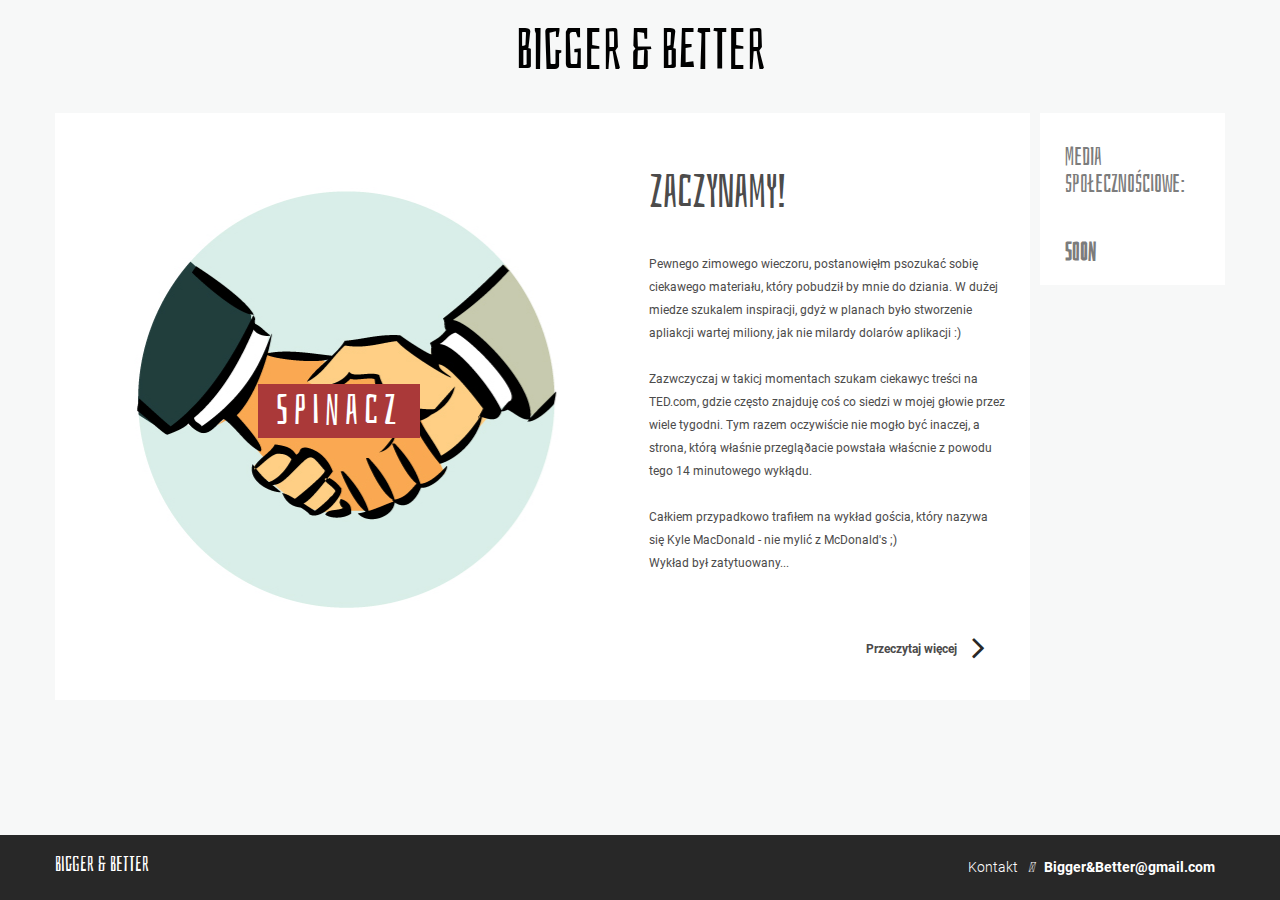
==== commit 934c31e0: "chuj2" ====
--- a/index.html
+++ b/index.html
@@ -1,207 +1,154 @@
-<!DOCTYPE html>
-
-<html>
-
-    <head>
-        <meta charset="UTF-8">
-        <meta name="viewport" content="width=device-width, initial-scale=1">
-        <meta http-equiv="X-UA-Compatible" content="IE=edge">
-
-        <title>Travel</title>
-        <meta name="description" content="">
-        <meta name="keywords" content="">
-
-        <link rel="stylesheet" type="text/css" href="assets/styles/bootstrap.css" media="screen">
-        <link rel="stylesheet" type="text/css" href="assets/styles/screen.css" media="screen">
-        <link rel="stylesheet" href="https://use.fontawesome.com/releases/v5.0.13/css/all.css" integrity="sha384-DNOHZ68U8hZfKXOrtjWvjxusGo9WQnrNx2sqG0tfsghAvtVlRW3tvkXWZh58N9jp" crossorigin="anonymous">
-        <link rel="stylesheet" href="https://cdnjs.cloudflare.com/ajax/libs/font-awesome/4.7.0/css/font-awesome.min.css">
-    </head>
-
-    <body>
-
-        <header>
-            <nav class="menu navbar navbar-default">
-                <div class="container fill">
-                    <div class="navbar-header">
-                        <button type="button" class="navbar-toggle collapsed" data-toggle="collapse" data-target="#navbar-collapse-1" aria-expanded="false">
-                            <span class="sr-only">Toggle navigation</span>
-                            <span class="icon-bar"></span>
-                            <span class="icon-bar"></span>
-                            <span class="icon-bar"></span>
-                        </button>
-                    </div>
-                    <div class="menuCollapse collapse navbar-collapse" id="navbar-collapse-1">
-                        <ul class="menuCollapse__list nav navbar-nav">
-                            <li class="menuCollapse__listItem"><a href="index.html" class="menuCollapse__listLink menuCollapse__listLink--active">Strona główna</a></li>
-                            <li class="menuCollapse__listItem"><a class="menuCollapse__listLink" href="#">O nas</a></li>
-                            <li class="menuCollapse__listItem"><a href="gallery.html" class="menuCollapse__listLink">Galeria</a></li>
-                            <li class="menuCollapse__listItem"><a class="menuCollapse__listLink" href="#">Kontakt</a></li>
-                        </ul>
-                    </div>
-                </div>
-            </nav>
-            <div class="row">
-                <h1 class="col-xs-12 header__title">
-                    Hikers
-                </h1>             
-            </div>
-        </header>
-
-        <main>
-            <div class="row">
-                <div class="postContainer col-xs-12 col-lg-10">
-                    <div class="col-xs-12 postBox">
-                        <div id="rumunia" class="col-xs-12 col-sm-7 postBox__left">
-                            <h2 id="rumunia-maramuresz" class="postBox__country">
-                                RUMUNIA
-                            </h2>
-                        </div>
-                        <div class="col-xs-12 col-sm-5 postBox__right">
-                            <h2 class="postBox__title">
-                                Dzika Rumunia!
-                            </h2>
-                            <p class="postBox__txt">
-                                Jeśli masz dość zapełnionych szlaków, natłoku turystów i brakuje Ci ciszy na szlaku, to trafiłeś w dobre miejsce :)<br><br>Maramuresz, bo o tej krainie mowa, znajduje się na północy Rumunii i w tym poście skupimy się na zdobyciu nawyższego szczytu tego regionu (Farcaul - 1961 m n.p.m).<br><br>
-                                Wyjście na szczyt możemy rozpocząć w okolicach miejscowości Poienile de sub Munte. Szlak rozpoczyna się w pobliżu mostu na rzece Ruskova, ze wględu na dość słabe oznacznie szlaku, dobrze jest zapytać miejscowych o jego początek...
-                            </p>
-                            <a class="postBox__link" target="_blank" href="post.html">
-                                <button class="postBox__btn">
-                                   Przeczytaj więcej <i class="fa fa-angle-right"></i>
-                                </button>
-                            </a>
-                            <button class="postBox__likeBtn">
-                                <i class="far fa-thumbs-up"></i>&nbsp; 18 polubień
-                            </button>
-                            <a class="postBox__commentLink" target="_blank" href="">
-                                <button class="postBox__commentBtn">
-                                    <i class="far fa-comment-dots"></i>&nbsp; 7 komentarzy
-                                </button>
-                            </a>
-                        </div>
-                    </div>
-                    <div class="col-xs-12 postBox">
-                        <div class="col-xs-12 col-sm-7 postBox__left">
-                            <h2 class="postBox__country">
-                                NORWEGIA
-                            </h2>
-                        </div>
-                        <div class="col-xs-12 col-sm-5 postBox__right">
-                            <h2 class="postBox__title">
-                                Kaj ty leziesz... ?
-                            </h2>
-                            <p class="postBox__txt">
-                                Ta podróż rozpoczęła się dokładnie 23 sierpnia o godzinie 13.20. Wówczas to na świat przyszła pewna szarooka dziewczynka, która już od dawna nosiła imię Matki Ziemi. Pamiętam pierwsza noc w szpitalu, gdy zdałam sobie sprawę, ze parę godzin temu zaczęła się najważniejsza podróż mojego życia. Że stanęłam własnie z moja małą córeczką na poboczu i wystawiłam kciuka. I że nie wiem, kto się zatrzyma, by nas ze sobą zabrać. Nie wiem, gdzie dziś będziemy spały, nie wiem dokąd dotrzemy, ani jakie przygody przyjdzie nam przeżywać.  Wiem tylko, ze właśnie ruszyłyśmy razem przed siebie – w życie. 
-                            </p>
-                            <a class="postBox__link" target="_blank" href="post.html">
-                                <button class="postBox__btn">
-                                   Przeczytaj więcej <i class="fa fa-angle-right"></i>
-                                </button>
-                            </a>
-                            <button class="postBox__likeBtn">
-                                <i class="far fa-thumbs-up"></i>&nbsp; 18 polubień
-                            </button>
-                            <a class="postBox__commentLink" target="_blank" href="">
-                                <button class="postBox__commentBtn">
-                                    <i class="far fa-comment-dots"></i>&nbsp; 7 komentarzy
-                                </button>
-                            </a>
-                        </div>
-                    </div>
-                    <div class="col-xs-12 postBox">
-                        <div class="col-xs-12 col-sm-7 postBox__left">
-                            <h2 class="postBox__country">
-                                NORWEGIA
-                            </h2>
-                        </div>
-                        <div class="col-xs-12 col-sm-5 postBox__right">
-                            <h2 class="postBox__title">
-                                Kaj ty leziesz... ?
-                            </h2>
-                            <p class="postBox__txt">
-                                Ta podróż rozpoczęła się dokładnie 23 sierpnia o godzinie 13.20. Wówczas to na świat przyszła pewna szarooka dziewczynka, która już od dawna nosiła imię Matki Ziemi. Pamiętam pierwsza noc w szpitalu, gdy zdałam sobie sprawę, ze parę godzin temu zaczęła się najważniejsza podróż mojego życia. Że stanęłam własnie z moja małą córeczką na poboczu i wystawiłam kciuka. I że nie wiem, kto się zatrzyma, by nas ze sobą zabrać. Nie wiem, gdzie dziś będziemy spały, nie wiem dokąd dotrzemy, ani jakie przygody przyjdzie nam przeżywać.  Wiem tylko, ze właśnie ruszyłyśmy razem przed siebie – w życie. 
-                            </p>
-                            <a class="postBox__link" target="_blank" href="post.html">
-                                <button class="postBox__btn">
-                                   Przeczytaj więcej <i class="fa fa-angle-right"></i>
-                                </button>
-                            </a>
-                            <button class="postBox__likeBtn">
-                                <i class="far fa-thumbs-up"></i>&nbsp; 18 polubień
-                            </button>
-                            <a class="postBox__commentLink" target="_blank" href="">
-                                <button class="postBox__commentBtn">
-                                    <i class="far fa-comment-dots"></i>&nbsp; 7 komentarzy
-                                </button>
-                            </a>
-                        </div>
-                    </div>
-                </div>
-                <div class="col-xs-12 col-sm-3 col-md-2 socialMedia socialMedia--mainSite">
-                    <h3 class="socialMedia__title">
-                        Media społecznościowe
-                    </h3>
-                    <div class="socialMedia__icons">
-                        <i class="fa fa-fb menuIcon">&#xf09a;</i>
-                        <i class="fa fa-instagram menuIcon menuIcon--instagram"></i>
-                    </div>
-                    <h3 class="socialMedia__popular">
-                        Najpopularniejsze artykuły
-                    </h3>
-                    <ul class="socialMedia__list">
-                        <li class="socialMedia__listItem">
-                            Kaj Ty leziesz...?
-                            <span class="socialMedia__listItemDate">
-                                21.11.2017
-                            </span>
-                        </li>
-                        <li class="socialMedia__listItem">
-                            Co to k**wa jest!
-                            <span class="socialMedia__listItemDate">
-                                21.11.2017
-                            </span>
-                        </li>
-                        <li class="socialMedia__listItem">
-                            Kanary, dwa byki i dolary
-                            <span class="socialMedia__listItemDate">
-                                21.11.2017
-                            </span>                           
-                        </li>
-                    </ul>
-                </div>
-            </div>
-        </main>
-
-        <footer>
-            <div class="row row-footer">
-                <ul class="footerList">
-                    <li class="footerList__item">
-                        <a class="footerList__itemTxt">Z ryjem po świecie</a>
-                    </li>
-                    <li class="footerList__item">
-                        <i class="fa fa-fb">&#xf09a; </i>
-                    </li>
-                    <li class="footerList__item">
-                        <i class="fa fa-instagram"></i>
-                    </li>
-                </ul>
-                <ul class="footerList footerList--right">
-                    <li class="footerList__item">
-                        Kontakt
-                    </li>
-                    <li class="footerList__item">
-                        <i class="far fa-envelope"></i>
-                    </li>
-                    <li class="footerList__item footerList__item--bold">
-                        zryjemposwiecie@gmail.com
-                    </li>
-                </ul>
-            </div>
-        </footer>
-
-        <script src="assets/scripts/jquery-3.2.1.min.js"></script>
-        <script src="assets/scripts/bootstrap.js"></script> 
-        <script type="text/javascript" src="assets/scripts/main.js"></script>
-
-    </body>
-
-</html>
+<!DOCTYPE html>
+
+<html>
+
+    <head>
+        <meta charset="UTF-8">
+        <meta name="viewport" content="width=device-width, initial-scale=1">
+        <meta http-equiv="X-UA-Compatible" content="IE=edge">
+
+        <title>Bigger & Better</title>
+        <meta name="description" content="">
+        <meta name="keywords" content="">
+
+        <link rel="stylesheet" type="text/css" href="assets/styles/bootstrap.css" media="screen">
+        <link rel="stylesheet" type="text/css" href="assets/styles/screen.css" media="screen">
+        <link rel="stylesheet" href="https://use.fontawesome.com/releases/v5.0.13/css/all.css" integrity="sha384-DNOHZ68U8hZfKXOrtjWvjxusGo9WQnrNx2sqG0tfsghAvtVlRW3tvkXWZh58N9jp" crossorigin="anonymous">
+        <link rel="stylesheet" href="https://cdnjs.cloudflare.com/ajax/libs/font-awesome/4.7.0/css/font-awesome.min.css">
+    </head>
+
+    <body>
+
+        <header>
+<!--            <nav class="menu navbar navbar-default">-->
+<!--                <div class="container fill">-->
+<!--                    <div class="navbar-header">-->
+<!--                        <button type="button" class="navbar-toggle collapsed" data-toggle="collapse" data-target="#navbar-collapse-1" aria-expanded="false">-->
+<!--                            <span class="sr-only">Toggle navigation</span>-->
+<!--                            <span class="icon-bar"></span>-->
+<!--                            <span class="icon-bar"></span>-->
+<!--                            <span class="icon-bar"></span>-->
+<!--                        </button>-->
+<!--                    </div>-->
+<!--                    <div class="menuCollapse collapse navbar-collapse" id="navbar-collapse-1">-->
+<!--                        <ul class="menuCollapse__list nav navbar-nav">-->
+<!--                            <li class="menuCollapse__listItem"><a href="index.html" class="menuCollapse__listLink menuCollapse__listLink&#45;&#45;active">Strona główna</a></li>-->
+<!--                            <li class="menuCollapse__listItem"><a class="menuCollapse__listLink" href="#">Pomysł</a></li>-->
+<!--                            <li class="menuCollapse__listItem"><a class="menuCollapse__listLink" href="#">Kontakt</a></li>-->
+<!--                        </ul>-->
+<!--                    </div>-->
+<!--                </div>-->
+<!--            </nav>-->
+            <div class="row">
+                <h1 class="col-xs-12 header__title">
+                    Bigger & Better
+                </h1>
+            </div>
+        </header>
+
+        <main>
+            <div class="row">
+                <div class="postContainer col-xs-12 col-lg-10">
+                    <div class="col-xs-12 postBox">
+                        <div id="rumunia" class="col-xs-12 col-sm-7 postBox__left">
+                            <h2 id="rumunia-maramuresz" class="postBox__country">
+                                Spinacz
+                            </h2>
+                        </div>
+                        <div class="col-xs-12 col-sm-5 postBox__right">
+                            <h2 class="postBox__title">
+                                Zaczynamy!
+                            </h2>
+                            <p class="postBox__txt">
+                                Pewnego zimowego wieczoru, postanowięłm psozukać sobię ciekawego materiału, który pobudził by mnie do dziania. W dużej miedze szukalem inspiracji, gdyż w planach było stworzenie apliakcji wartej miliony, jak nie milardy dolarów aplikacji :) <br><br> Zazwczyczaj w takicj momentach szukam ciekawyc treści na TED.com, gdzie często znajduję coś co siedzi w mojej głowie przez wiele tygodni. Tym razem oczywiście nie mogło być inaczej, a strona, którą właśnie przegląðacie powstała właścnie z powodu tego 14 minutowego wykłądu.<br><br>
+                                Całkiem przypadkowo trafiłem na wykład gościa, który nazywa się Kyle MacDonald - nie mylić z McDonald's ;)<br>
+                                Wykład był zatytuowany...
+                            </p>
+                            <a class="postBox__link" target="_blank" href="post.html">
+                                <button class="postBox__btn">
+                                   Przeczytaj więcej <i class="fa fa-angle-right"></i>
+                                </button>
+                            </a>
+<!--                            <button class="postBox__likeBtn">-->
+<!--                                <i class="far fa-thumbs-up"></i>&nbsp; 18 polubień-->
+<!--                            </button>-->
+<!--                            <a class="postBox__commentLink" target="_blank" href="">-->
+<!--                                <button class="postBox__commentBtn">-->
+<!--                                    <i class="far fa-comment-dots"></i>&nbsp; 7 komentarzy-->
+<!--                                </button>-->
+<!--                            </a>-->
+                        </div>
+                    </div>
+                </div>
+                <div class="col-xs-12 col-sm-3 col-md-2 socialMedia socialMedia--mainSite">
+                    <h3 class="socialMedia__title">
+                        Media społecznościowe:
+                    </h3>
+                    <h3 class="socialMedia__title">
+                        <b>Soon</b>
+                    </h3>
+<!--                    <div class="socialMedia__icons">-->
+<!--                        <i class="fa fa-fb menuIcon">&#xf09a;</i>-->
+<!--                        <i class="fa fa-instagram menuIcon menuIcon&#45;&#45;instagram"></i>-->
+<!--                    </div>-->
+<!--                    <h3 class="socialMedia__popular">-->
+<!--                        Najpopularniejsze artykuły-->
+<!--                    </h3>-->
+<!--                    <ul class="socialMedia__list">-->
+<!--                        <li class="socialMedia__listItem">-->
+<!--                            Kaj Ty leziesz...?-->
+<!--                            <span class="socialMedia__listItemDate">-->
+<!--                                21.11.2017-->
+<!--                            </span>-->
+<!--                        </li>-->
+<!--                        <li class="socialMedia__listItem">-->
+<!--                            Co to k**wa jest!-->
+<!--                            <span class="socialMedia__listItemDate">-->
+<!--                                21.11.2017-->
+<!--                            </span>-->
+<!--                        </li>-->
+<!--                        <li class="socialMedia__listItem">-->
+<!--                            Kanary, dwa byki i dolary-->
+<!--                            <span class="socialMedia__listItemDate">-->
+<!--                                21.11.2017-->
+<!--                            </span>-->
+<!--                        </li>-->
+<!--                    </ul>-->
+                </div>
+            </div>
+        </main>
+
+        <footer>
+            <div class="row row-footer">
+                <ul class="footerList">
+                    <li class="footerList__item">
+                        <a class="footerList__itemTxt">Bigger & Better</a>
+                    </li>
+<!--                    <li class="footerList__item">-->
+<!--                        <i class="fa fa-fb">&#xf09a; </i>-->
+<!--                    </li>-->
+<!--                    <li class="footerList__item">-->
+<!--                        <i class="fa fa-instagram"></i>-->
+<!--                    </li>-->
+                </ul>
+                <ul class="footerList footerList--right">
+                    <li class="footerList__item">
+                        Kontakt
+                    </li>
+                    <li class="footerList__item">
+                        <i class="far fa-envelope"></i>
+                    </li>
+                    <li class="footerList__item footerList__item--bold">
+                        Bigger&Better@gmail.com
+                    </li>
+                </ul>
+            </div>
+        </footer>
+
+        <script src="assets/scripts/jquery-3.2.1.min.js"></script>
+        <script src="assets/scripts/bootstrap.js"></script>
+        <script type="text/javascript" src="assets/scripts/main.js"></script>
+
+    </body>
+
+</html>
--- a/assets/styles/screen.css
+++ b/assets/styles/screen.css
@@ -1,816 +1,836 @@
-@font-face {
-	font-family: "Roboto";
-	src: url("../fonts/Roboto-Regular.ttf");
-}
-
-@font-face {
-	font-family: "Roboto-light";
-	src: url("../fonts/Roboto-Light.ttf");
-}
-
-@font-face {
-	font-family: "Roboto-bold";
-	src: url("../fonts/Roboto-Bold.ttf");
-}
-
-@font-face {
-	font-family: "Bahiana";
-	src: url("../fonts/Bahiana-Regular.ttf");
-}
-
-html {
-  height: 100%;
-  box-sizing: border-box;
-}
-
-*,
-*:before,
-*:after {
-  box-sizing: inherit;
-}
-
-body {
-	background-image: url("../images/bg.jpg");
-	background-size: 100% auto;
-	background-repeat: no-repeat;
-    background-attachment: fixed;
-	background-color: #f7f8f8;
-	font-family: "Roboto";
-    position: relative;
-    margin: 0;
-    padding-bottom: 6rem;
-    min-height: 100%;
-}
-
-/*UWAGA! body i .postBody, mają różne sposoby na wyświetlanie bg-img. 
-Pogadaj z przemem i bartkiem, który lepiej wygląda.
-Zastanów się czy nie lepiej korzystać z jednego bg, np. tego na stronie głównej*/
-
-.postBody {
-	background-image: url("../images/bg-post.png");	
-	background-size: auto;
-	background-position: center top;
-	background-repeat: no-repeat;
-	background-attachment: initial;
-}
-
-a, a:hover {
-	color: inherit; /* blue colors for links too */
-	text-decoration: inherit; /* no underline */
-	cursor: pointer;
-}
-
-.menu {
-    background-color: transparent;
-    border: none;
-    margin-bottom: 140px;
-}
-
-@media only screen and (max-width: 1170px) {
-	.menu  {
-		margin-bottom: 20px;
-	} 
-}
-
-.container > .navbar-header, .container-fluid > .navbar-header, .container > .navbar-collapse, .container-fluid > .navbar-collapse {
-    margin-right: 0px;
-    margin-left: 0px;
-}
-
-@media only screen and (max-width: 768px) {
-	.navbar-collapse {
-	    background-color: #f7f8f8;
-	    width: 100%;
-	}
-}
-
-@media only screen and (max-width: 1170px) {
-	.container {
-		margin-left: 0px;
-		margin-right: none;
-	}
-}
-
-.navbar-collapse, .container {
-    padding-right: 0px;
-    padding-left: 0px;
-}
-
-.navbar-collapse, .container {
-    padding-right: 0px;
-    padding-left: 0px;
-}
-
-.menu--post {
-    margin-bottom: 0px;
-}
-
-.menuCollapse {
-	text-align: center;
-}
-
-.menuCollapse--left {
-	float: left;
-}
-
-.menuCollapse__list {
-	display: inline-block;
-	float: none;
-	vertical-align: top;
-	font-size: 12px;
-	margin-top: 30px;
-}
-
-.menuCollapse__listLink {
-	color: #65848f !important;
-	box-sizing: border-box;
-}
-
-.menuCollapse__listLink--first {
-	display: block;
-	background-color: #fff;
-	font-family: "Bahiana";
-	font-size: 21px;
-}
-
-.menuCollapse__listItem:hover {
-	background-color: #65848f;
-}
-
-.menuCollapse__listLink:hover {
-	color: #fff!important;
-}
-
-.row {
-	margin-right: auto;
-	margin-left: auto;
-	max-width: 1170px;
-}
-
-@media only screen and (max-width: 1170px) {
-	/* jeszcze się zastanó czy trzeba ten margines*/
-	.row {
-		margin-right: 10px;
-		margin-left: 10px;
-	}
-	.row-footer {
-		margin-right: 0px;
-		margin-left: 0px;
-	}
-}
-
-header {
-	margin-bottom: 140px;
-}
-
-@media only screen and (max-width: 1170px) {
-	header  {
-		margin-bottom: 40px;
-	} 
-}
-
-.post {
-	margin-bottom: 0px;
-}
-
-.header__title {
-	font-size: 57px;
-	color: #fff;
-	font-family: "Bahiana";
-	text-transform: uppercase;
-	text-align: center;
-	text-shadow: 2px 2px #7c7c7c;
-}
-
-main {
-	height: 100%;
-	margin-bottom: 50px;
-}
-
-.socialMedia {
-	margin-top: 20px;
-	position: static;
-	height: 100%;
-/*	background: rgba(255,255,255,0.7);*/
-	background-color: #fff;
-	float: right;
-	border-left: 10px solid rgba(255,255,255,0);
-	background-clip: padding-box;
-	box-sizing: border-box;
-}
-
-@media only screen and (max-width: 768px) { 
-	.socialMedia {
-		margin-right: auto;
-		margin-left: auto;
-		width: 220px;
-		float: none;
-		clear: both;
-		text-align: center;
-		position: static;
-		border-top: 20px solid rgba(255,255,255,0);
-		background-clip: padding-box;
-		box-sizing: border-box;
-		border-left: 0px;
-	} 
-}
-
-@media only screen and (max-width: 1170px) { 
-	.socialMedia--mainSite {
-		margin-right: auto;
-		margin-left: auto;
-		width: 220px;
-		float: none;
-		clear: both;
-		text-align: center;
-		position: static;
-		border-top: 20px solid rgba(255,255,255,0);
-		background-clip: padding-box;
-		box-sizing: border-box;
-		border-left: 0px;
-	} 
-}
-
-.socialMedia__title, .socialMedia__popular  {
-	font-size: 25px;
-	color: #7c7c7c;
-	font-family: "Bahiana";
-	padding: 10px 10px;
-	width:100%;
-}
-
-.socialMedia__popular  {
-	padding: 10px 10px 0px 10px;
-}
-
-.socialMedia__list {
-	font-size: 12px;
-	color: #7c7c7c;
-	list-style-type: none;
-	padding: 0px 10px;
-	font-family: "Roboto-bold";
-}
-
-.socialMedia__listItem {
-	padding-bottom: 10px;
-	padding-top: 10px;
-	border-bottom: 1px solid #e8e8e8;
-}
-
-.socialMedia__listItem:last-child {
-	border-bottom: none;
-}
-
-.socialMedia__listItemDate {
-	font-size: 10px;
-	color: #7c7c7c;
-	font-family: "Roboto";
-}
-
-.postContainer {
-	padding-left: 0px;
-	padding-right: 0px;
-}
-
-.postBox {
-	height: 100%;
-	background-color: #fff;
-	margin-top: 20px;
-	padding: 0px;
-}
-
-.postBox__left {
-	height: 587px;
-	background-image: url("../images/norway-bg.jpg");
-	background-repeat: no-repeat;
-	background-size: cover;
-	text-align: center;
-	display: -webkit-box;
-    display: -moz-box;
-    display: -ms-flexbox;
-    display: -webkit-flex;
-    display: flex;
-    align-items: center;
-    justify-content: center;
-}
-
-@media only screen and (max-width: 578px) {
-	.postBox__left  {
-		height: 200px;
-	} 
-}
-
-.postBox__right {
-	height: 587px;
-	padding: 0px;	
-	display: inline-block;
-	position: relative;
-}
-
-@media only screen and (max-width: 768px) {
-	.postBox__right {
-		height: 100%;
-		padding-bottom: 120px;
-	} 
-}
-
-.postBox__country {
-	font-family: "Bahiana";
-	font-size: 42px;
-	color: #fff;
-	background-color: #e8a71c;
-	padding: 6px 18px 6px 18px;
-	display: inline-block;
-	letter-spacing: 6px;
-	line-height: 42px;
-}
-
-#rumunia {
-	background-image: url("../images/romania-bg.jpg");
-}
-
-#rumunia-maramuresz {
-	background-color: #AA3939;
-}
-
-.postBox__title {
-	font-family: "Bahiana";
-	font-size: 46px;
-	color: #4c4b4b;
-	display: inline-block;
-	margin-top: 55px;
-	margin-left: 45px;
-}
-
-@media only screen and (max-width: 578px) {
-	.postBox__title {
-		margin-top: 20px;
-		margin-left: 20px;
-		margin-right: 10px;
-	}
-}
-
-.postBox__txt {
-	font-family: "Roboto";
-	font-size: 12px;
-	color: #4c4b4b;
-	display: inline-block;
-	margin-top: 25px;
-	margin-left: 45px;
-	margin-right: 25px;
-	margin-bottom: 20px;
-	line-height: 23px;
-}
-
-@media only screen and (max-width: 578px) {
-	.postBox__txt {
-		margin-top: 5px;
-		margin-left: 20px;
-		margin-right: 20px;
-		margin-bottom: 0px;
-	}
-}
-
-.postBox__btn {
-	font-family: "Roboto-bold";	
-	font-size: 12px;
-	background-color: #fff;
-	color: #4c4b4b;
-	border: none;
-	position: absolute;
-	bottom: 30px;
-	right: 25px;
-	height: 40px;
-	padding-left: 20px;
-	padding-right: 20px;
-	align-items: center;
-	justify-content: center;
-	display: flex;
-
-}
-
-@media only screen and (max-width: 578px) {
-	.postBox__btn {
-		right: 15px;
-		padding-left: 10px;
-		padding-right: 10px;
-	}
-}
-
-.postBox__btn:hover {
-	border: 1px solid #4c4b4b;
-	border-radius: 20px;
-}
-
-.postBox__likeBtn, .postBox__commentBtn {
-	font-family: "Roboto";	
-	font-size: 12px;
-	background-color: #fff;
-	color: #ababab;
-	border: none;
-	position: absolute;
-	bottom: 40px;
-	left: 40px;
-}
-
-.postBox__likeBtn {
-	bottom: 80px;
-}
-
-@media only screen and (max-width: 578px) {
-	.postBox__likeBtn, .postBox__commentBtn {
-		bottom: 15px;
-		left: 15px;
-	}
-	.postBox__likeBtn {
-		bottom: 60px;
-	}
-}
-
-.postBox__likeBtn:hover {
-	color: #4c4b4b;
-	font-family: "Roboto-bold";	
-}
-
-.postBox__likeBtn:hover > .fa-thumbs-up {
-	color: rgba(59,89,152,1);
-}
-
-.postBox__commentBtn:hover {
-	color: #4c4b4b;
-	font-family: "Roboto-bold";	
-}
-
-.postBox--small {
-	max-width: 670px;
-	height: 100%;
-	margin-left: 5px;
-	background-color: #fff;
-	margin-top: 20px;
-}
-
-@media only screen and (max-width: 1170px) {
-	.postBox--small {
-		float: left;
-		margin-left: 0px;
-	}
-}
-
-.postHeader {
-	width: 100%;
-	height: 251px;
-	background-image: url("../images/norway-bg.jpg");
-	background-repeat: no-repeat;
-	background-position: center center;
-	background-size: cover;
-	text-align: center;
-	display: -webkit-box;
-    display: -moz-box;
-    display: -ms-flexbox;
-    display: -webkit-flex;
-    display: flex;
-    align-items: center;
-    justify-content: center;
-}
-
-.galleryBox {
-	height: 270px;
-	float: left;
-	padding-left: 0px;
-	margin: 20px 0px 0px 0px;
-	padding-right: 0px;
-}
-
-@media only screen and (max-width: 557px) {
-	.galleryBox {
-		display: none;
-	}
-}
-
-.galleryBox__btn {
-	display: none;
-	margin-top: 20px;
-	margin-bottom: 20px;
-	font-family: "Roboto-bold";	
-	font-size: 12px;
-	background-color: #fff;
-	color: #4c4b4b;
-	border: 1px solid #4c4b4b;
-	border-radius: 20px;
-	height: 40px;
-	padding-left: 30px;
-	padding-right: 30px;
-	margin-right: auto;
-	margin-left: auto;
-}
-
-.galleryBox__btn:hover {
-	background-color: #f1f1f1;
-	border: 1px solid #f1f1f1;
-}
-
-@media only screen and (max-width: 557px) {
-	.galleryBox__btn {
-		display: flex;
-	}
-}
-
-.galleryBox__img {
-	min-height: 127px;
-	display: block;
-	background-image: url('../../posts/norway/1.jpg');
-	background-size: cover;
-	border-right: 10px solid rgba(255,255,255,0);
-	border-bottom: 10px solid rgba(255,255,255,0);
-	background-clip: padding-box;
-	box-sizing: border-box;
-}
-
-.galleryBox__img:nth-of-type(2) {
-	background-image: url('../../posts/norway/2.jpg');
-}
-.galleryBox__img:nth-of-type(3) {
-	background-image: url('../../posts/norway/3.jpg');
-}
-.galleryBox__img:nth-of-type(4) {
-	background-image: url('../../posts/norway/4.jpg');
-}
-.galleryBox__img:nth-of-type(5) {
-	background-image: url('../../posts/norway/5.jpg');
-}
-.galleryBox__img:nth-of-type(6) {
-	background-image: url('../../posts/norway/6.jpg');
-}
-.galleryBox__img:nth-of-type(7) {
-	background-image: url('../../posts/norway/7.jpg');
-}
-.galleryBox__img:nth-of-type(8) {
-	background-image: url('../../posts/norway/8.jpg');
-}
-
-footer {
-	height: 65px;
-	margin-top: 50px;
-	background-color: #282828;
-}
-
-.fa-instagram, .fa-fb {
-	width: 30px;
-	height: 30px;
-	border-radius: 20px;
-	background-color: #6d6d6d;
-	color: #282828;
-	padding-left: 8px;
-	padding-top: 4px;
-	font-size: 24px !important;
-}
-
-.fa-instagram:hover, .fa-fb:hover {
-	width: 30px;
-	height: 30px;
-	border-radius: 20px;
-	background-color: rgba(59,89,152,1);
-	color: #fff;
-	padding-left: 8px;
-	padding-top: 4px;
-	cursor: pointer;
-}
-
-.fa-instagram {
-	padding-left: 6px;
-	padding-top: 4px;
-	font-size: 22px !important;
-}
-
-.fa-instagram:hover {
-	padding-left: 6px;
-	padding-top: 4px;
-	background-color: white;
-	color: black;
-}
-
-.fa-angle-right {
-	background-color: transparent;
-	color: #282828;
-	font-size: 36px !important;
-	padding-left: 15px;
-	margin-top: -5px;
-}
-
-.arrow-left, .arrow-right  {
-	padding-left: 0px;
-	margin-top: 0px;
-	background-color: transparent;
-	color: #fff;
-	font-size: 36px !important;
-	width: 5%;
-	text-align: center;
-	cursor: pointer;
-}
-
-.fa-times {
-	position: absolute;
-	top: 10px;
-	right: 12px;
-	background-color: transparent;
-	color: #fff;
-	font-size: 26px !important;
-	width: 5%;
-	text-align: right;
-	cursor: pointer;	
-}
-
-.menuIcon {
-	color: #fff;
-	background-color: #e0e0e0;
-	margin-left: 10px;
-	float: left;
-	text-align: left;
-	margin-bottom: 30px;
-}
-
-@media only screen and (max-width: 1170px) {
-	.socialMedia__icons {
-		margin-right: auto;
-		margin-left: auto;
-		width: 90px;
-		text-align: center;
-	} 
-}
-
-.menuIcon--instagram:hover {
-	background-color: red;
-	background-color: #9d9d9d;
-}
-
-.bigFont {
-	font-size: 21px;
-	font-family: "Bahiana";
-	color: #7ca3b2;
-	margin-bottom: 20px;
-	margin-top: 20px;
-}
-
-.author {
-	text-align: right;
-	font-size: 11px;
-	padding-right: 9px;
-	margin-top: 10px;
-}
-
-.author__name {
-	font-family: "Bahiana";
-	font-size: 21px;
-	background-color: #fff;
-	color: #7ca3b2;
-	padding: 5px 10px 5px 10px;
-	margin-left: 10px;
-}
-
-.morePosts {
-	background-color: #fff;
-	padding: 10px 5px 10px 5px;
-	box-sizing: border-box;
-}
-
-.morePosts__post {
-	height: 100px;
-	background-color: red;
-	border-right: 5px solid #fff;
-	border-left: 5px solid #fff;
-	box-sizing: border-box;
-}
-
-.galleryHeader {
-	text-align: center;
-	font-size: 41px;
-	font-family: "Bahiana";
-	color: #7ca3b2;
-}
-
-.postBox__galleryContainer {
-	border: 5px solid #fff;
-	box-sizing: border-box;
-}
-
-.postBox--gallery {
-	height: 200px;
-	background-image: url("../images/norway-bg.jpg");
-	background-repeat: no-repeat;
-	background-size: cover;
-	text-align: center;
-	display: -webkit-box;
-    display: -moz-box;
-    display: -ms-flexbox;
-    display: -webkit-flex;
-    display: flex;
-    align-items: center;
-    box-sizing: border-box;
-    border: 5px solid #fff;
-    justify-content: center;
-    margin-bottom: 30px;
-    cursor: pointer;
-}
-
-@media only screen and (max-width: 420px) {
-	.postBox--gallery {
-		width: 100%;
-	}
-}
-
-.postBox__galleryTxt {
-	font-family: "Bahiana";
-	font-size: 21px;
-	position: absolute;
-	bottom: -30px;
-	background-color: #f7f8f8;
-	height: 30px;
-	width: 100%;
-	left: 0px;
-}
-
-.postBox__country--gallery {
-	font-family: "Bahiana";
-	font-size: 22px;
-	color: #fff;
-	background-color: #e8a71c;
-	padding: 6px 18px 6px 18px;
-	display: inline-block;
-	letter-spacing: 6px;
-	line-height: 22px;
-}
-
-footer {
-	position: absolute;
-    right: 0;
-    bottom: 0;
-    left: 0;
-}
-
-.row-footer {
-	background-color: #282828;
-}
-
-.footerList {
-	list-style-type: none;
-	color: #fff;
-	font-family: "Roboto-light";
-	padding-top: 14px;
-	float: left;
-	-webkit-padding-start: 0px;
-	background-color: #282828;
-}
-
-@media only screen and (max-width: 1170px) {
-	.footerList{
-		margin-left: 10px;
-	} 
-}
-
-
-.footerList--right {
-	float: right;
-}
-
-.footerList--right .footerList__item {
-	padding-top: 8px;
-}
-
-.footerList__item--bold {
-	font-family: "Roboto-bold";
-}
-
-.footerList__itemTxt {
-	margin-right: 15px;
-}
-
-.footerList__item {
-	float: left;
-	margin-right: 10px;
-}
-
-.footerList__itemTxt {
-	font-family: "Bahiana";
-	font-size: 21px;
-}
-
-aside {
-	width: 100%;
-	height: 100%;
-	position: fixed;
-	display: none;
-  	justify-content: center;
-  	align-items: center;
-	top: 0px;
-	left: 0px;
-	background: rgba(0,0,0,0.8);
-}
-
-.galleryImg {
-	width: 90%;
-}
-
-/*.socialSticky {
-	position: fixed;
-	margin-top: 0px;
-}*/+@font-face {
+	font-family: "Roboto";
+	src: url("../fonts/Roboto-Regular.ttf");
+}
+
+@font-face {
+	font-family: "Roboto-light";
+	src: url("../fonts/Roboto-Light.ttf");
+}
+
+@font-face {
+	font-family: "Roboto-bold";
+	src: url("../fonts/Roboto-Bold.ttf");
+}
+
+@font-face {
+	font-family: "Bahiana";
+	src: url("../fonts/Bahiana-Regular.ttf");
+}
+
+html {
+  height: 100%;
+  box-sizing: border-box;
+}
+
+*,
+*:before,
+*:after {
+  box-sizing: inherit;
+}
+
+body {
+	/*background-image: url("../images/hands.jpg");*/
+	background-repeat: no-repeat;
+    background-attachment: fixed;
+    background-position: center top;
+	background-color: #f7f8f8;
+	font-family: "Roboto";
+    position: relative;
+    margin: 0;
+    padding-bottom: 6rem;
+    min-height: 100%;
+}
+
+/*UWAGA! body i .postBody, mają różne sposoby na wyświetlanie bg-img.
+Pogadaj z przemem i bartkiem, który lepiej wygląda.
+Zastanów się czy nie lepiej korzystać z jednego bg, np. tego na stronie głównej*/
+
+.postBody {
+	background-image: url("../images/bg-post.png");
+	background-size: auto;
+	background-position: center top;
+	background-repeat: no-repeat;
+	background-attachment: initial;
+}
+
+a, a:hover {
+	color: inherit; /* blue colors for links too */
+	text-decoration: inherit; /* no underline */
+	cursor: pointer;
+}
+
+.menu {
+    background-color: transparent;
+    border: none;
+}
+
+@media only screen and (max-width: 1170px) {
+	.menu  {
+		margin-bottom: 20px;
+	}
+}
+
+.container > .navbar-header, .container-fluid > .navbar-header, .container > .navbar-collapse, .container-fluid > .navbar-collapse {
+    margin-right: 0px;
+    margin-left: 0px;
+}
+
+@media only screen and (max-width: 768px) {
+	.navbar-collapse {
+	    background-color: #f7f8f8;
+	    width: 100%;
+	}
+}
+
+@media only screen and (max-width: 1170px) {
+	.container {
+		margin-left: 0px;
+		margin-right: none;
+	}
+}
+
+.navbar-collapse, .container {
+    padding-right: 0px;
+    padding-left: 0px;
+}
+
+.navbar-collapse, .container {
+    padding-right: 0px;
+    padding-left: 0px;
+}
+
+.menu--post {
+    margin-bottom: 0px;
+}
+
+.menuCollapse {
+	text-align: center;
+}
+
+.menuCollapse--left {
+	float: left;
+}
+
+.menuCollapse__list {
+	display: inline-block;
+	float: none;
+	vertical-align: top;
+	font-size: 12px;
+	margin-top: 30px;
+}
+
+.menuCollapse__listLink {
+	color: #65848f !important;
+	box-sizing: border-box;
+}
+
+.menuCollapse__listLink--first {
+	display: block;
+	background-color: #fff;
+	font-family: "Bahiana";
+	font-size: 21px;
+}
+
+.menuCollapse__listItem:hover {
+	background-color: #65848f;
+}
+
+.menuCollapse__listLink:hover {
+	color: #fff!important;
+}
+
+.row {
+	margin-right: auto;
+	margin-left: auto;
+	max-width: 1170px;
+}
+
+@media only screen and (max-width: 1170px) {
+	/* jeszcze się zastanó czy trzeba ten margines*/
+	.row {
+		margin-right: 10px;
+		margin-left: 10px;
+	}
+	.row-footer {
+		margin-right: 0px;
+		margin-left: 0px;
+	}
+}
+
+@media only screen and (max-width: 1170px) {
+	header  {
+		margin-bottom: 40px;
+	}
+}
+
+.post {
+	margin-bottom: 0px;
+}
+
+.header__title {
+	font-size: 57px;
+	color: #000;
+	font-family: "Bahiana";
+	text-transform: uppercase;
+	text-align: center;
+}
+
+main {
+	height: 100%;
+	margin-bottom: 50px;
+}
+
+.socialMedia {
+	margin-top: 20px;
+	position: static;
+	height: 100%;
+/*	background: rgba(255,255,255,0.7);*/
+	background-color: #fff;
+	float: right;
+	border-left: 10px solid rgba(255,255,255,0);
+	background-clip: padding-box;
+	box-sizing: border-box;
+}
+
+@media only screen and (max-width: 768px) {
+	.socialMedia {
+		margin-right: auto;
+		margin-left: auto;
+		width: 220px;
+		float: none;
+		clear: both;
+		text-align: center;
+		position: static;
+		border-top: 20px solid rgba(255,255,255,0);
+		background-clip: padding-box;
+		box-sizing: border-box;
+		border-left: 0px;
+	}
+}
+
+@media only screen and (max-width: 1170px) {
+	.socialMedia--mainSite {
+		margin-right: auto;
+		margin-left: auto;
+		width: 220px;
+		float: none;
+		clear: both;
+		text-align: center;
+		position: static;
+		border-top: 20px solid rgba(255,255,255,0);
+		background-clip: padding-box;
+		box-sizing: border-box;
+		border-left: 0px;
+	}
+}
+
+.socialMedia__title, .socialMedia__popular  {
+	font-size: 25px;
+	color: #7c7c7c;
+	font-family: "Bahiana";
+	padding: 10px 10px;
+	width:100%;
+}
+
+.socialMedia__popular  {
+	padding: 10px 10px 0px 10px;
+}
+
+.socialMedia__list {
+	font-size: 12px;
+	color: #7c7c7c;
+	list-style-type: none;
+	padding: 0px 10px;
+	font-family: "Roboto-bold";
+}
+
+.socialMedia__listItem {
+	padding-bottom: 10px;
+	padding-top: 10px;
+	border-bottom: 1px solid #e8e8e8;
+}
+
+.socialMedia__listItem:last-child {
+	border-bottom: none;
+}
+
+.socialMedia__listItemDate {
+	font-size: 10px;
+	color: #7c7c7c;
+	font-family: "Roboto";
+}
+
+.postContainer {
+	padding-left: 0px;
+	padding-right: 0px;
+}
+
+.postBox {
+	height: 100%;
+	background-color: #fff;
+	margin-top: 20px;
+	padding: 0px;
+}
+
+.postBox--singlePost {
+    padding-bottom: 30px;
+}
+
+.postBox__left {
+	height: 587px;
+	background-image: url("../images/norway-bg.jpg");
+	background-repeat: no-repeat;
+    background-position: -17px 17px;
+	text-align: center;
+	display: -webkit-box;
+    display: -moz-box;
+    display: -ms-flexbox;
+    display: -webkit-flex;
+    display: flex;
+    align-items: center;
+    justify-content: center;
+}
+
+@media only screen and (max-width: 578px) {
+	.postBox__left  {
+        height: 200px;
+        background-size: 108%;
+        background-position: -11px -30px;
+	}
+}
+
+.postBox__right {
+	height: 587px;
+	padding: 0px;
+	display: inline-block;
+	position: relative;
+}
+
+@media only screen and (max-width: 768px) {
+	.postBox__right {
+		height: 100%;
+		padding-bottom: 120px;
+	}
+}
+
+.postBox__country {
+	font-family: "Bahiana";
+	font-size: 42px;
+	color: #fff;
+	background-color: #AA3939;
+	padding: 6px 18px 6px 18px;
+	display: inline-block;
+	letter-spacing: 6px;
+	line-height: 42px;
+}
+
+@media only screen and (max-width: 768px) {
+    .postBox__country{
+        margin-left: -10px;
+    }
+}
+
+#rumunia {
+	background-image: url("../images/hands4.jpg");
+}
+
+#rumunia-maramuresz {
+	background-color: #AA3939;
+}
+
+.postBox__title {
+	font-family: "Bahiana";
+	font-size: 46px;
+	color: #4c4b4b;
+	display: inline-block;
+	margin-top: 55px;
+	margin-left: 25px;
+}
+
+.postBox__title--singlePost {
+    margin-left:45px;
+}
+
+@media only screen and (max-width: 578px) {
+	.postBox__title {
+		margin-top: 20px;
+		margin-left: 20px;
+		margin-right: 10px;
+	}
+}
+
+.postBox__txt {
+	font-family: "Roboto";
+	font-size: 12px;
+	color: #4c4b4b;
+	display: inline-block;
+	margin-top: 25px;
+	margin-left: 25px;
+	margin-right: 25px;
+	margin-bottom: 20px;
+	line-height: 23px;
+}
+
+.postBox__txt--singlePost {
+    margin-left: 45px;
+}
+
+@media only screen and (max-width: 578px) {
+	.postBox__txt {
+		margin-top: 5px;
+		margin-left: 20px;
+		margin-right: 20px;
+		margin-bottom: 0px;
+	}
+}
+
+.postBox__btn {
+	font-family: "Roboto-bold";
+	font-size: 12px;
+	background-color: #fff;
+	color: #4c4b4b;
+	border: none;
+	position: absolute;
+	bottom: 30px;
+	right: 25px;
+	height: 40px;
+	padding-left: 20px;
+	padding-right: 20px;
+	align-items: center;
+	justify-content: center;
+	display: flex;
+
+}
+
+@media only screen and (max-width: 578px) {
+	.postBox__btn {
+		right: 15px;
+		padding-left: 10px;
+		padding-right: 10px;
+	}
+}
+
+.postBox__btn:hover {
+	border: 1px solid #4c4b4b;
+	border-radius: 20px;
+}
+
+.postBox__likeBtn, .postBox__commentBtn {
+	font-family: "Roboto";
+	font-size: 12px;
+	background-color: #fff;
+	color: #ababab;
+	border: none;
+	position: absolute;
+	bottom: 40px;
+	left: 40px;
+}
+
+.postBox__likeBtn {
+	bottom: 80px;
+}
+
+@media only screen and (max-width: 578px) {
+	.postBox__likeBtn, .postBox__commentBtn {
+		bottom: 15px;
+		left: 15px;
+	}
+	.postBox__likeBtn {
+		bottom: 60px;
+	}
+}
+
+.postBox__likeBtn:hover {
+	color: #4c4b4b;
+	font-family: "Roboto-bold";
+}
+
+.postBox__likeBtn:hover > .fa-thumbs-up {
+	color: rgba(59,89,152,1);
+}
+
+.postBox__commentBtn:hover {
+	color: #4c4b4b;
+	font-family: "Roboto-bold";
+}
+
+.postBox--small {
+	max-width: 670px;
+	height: 100%;
+	margin-left: 5px;
+	background-color: #fff;
+	margin-top: 20px;
+}
+
+@media only screen and (max-width: 1170px) {
+	.postBox--small {
+		float: left;
+		margin-left: 0px;
+	}
+}
+
+.postHeader {
+	width: 100%;
+	height: 251px;
+	background-image: url("../images/hands4.jpg");
+	background-repeat: no-repeat;
+    background-position: 10px center;
+	background-size: cover;
+	text-align: center;
+	display: -webkit-box;
+    display: -moz-box;
+    display: -ms-flexbox;
+    display: -webkit-flex;
+    display: flex;
+    align-items: center;
+    justify-content: center;
+}
+
+@media only screen and (max-width: 557px) {
+    .postHeader {
+        background-position: center center;
+    }
+}
+
+.galleryBox {
+	height: 270px;
+	float: left;
+	padding-left: 0px;
+	margin: 20px 0px 0px 0px;
+	padding-right: 0px;
+}
+
+@media only screen and (max-width: 557px) {
+	.galleryBox {
+		display: none;
+	}
+}
+
+.galleryBox__btn {
+	display: none;
+	margin-top: 20px;
+	margin-bottom: 20px;
+	font-family: "Roboto-bold";
+	font-size: 12px;
+	background-color: #fff;
+	color: #4c4b4b;
+	border: 1px solid #4c4b4b;
+	border-radius: 20px;
+	height: 40px;
+	padding-left: 30px;
+	padding-right: 30px;
+	margin-right: auto;
+	margin-left: auto;
+}
+
+.galleryBox__btn:hover {
+	background-color: #f1f1f1;
+	border: 1px solid #f1f1f1;
+}
+
+@media only screen and (max-width: 557px) {
+	.galleryBox__btn {
+		display: flex;
+	}
+}
+
+.galleryBox__img {
+	min-height: 127px;
+	display: block;
+	background-image: url('../../posts/norway/1.jpg');
+	background-size: cover;
+	border-right: 10px solid rgba(255,255,255,0);
+	border-bottom: 10px solid rgba(255,255,255,0);
+	background-clip: padding-box;
+	box-sizing: border-box;
+}
+
+.galleryBox__img:nth-of-type(2) {
+	background-image: url('../../posts/norway/2.jpg');
+}
+.galleryBox__img:nth-of-type(3) {
+	background-image: url('../../posts/norway/3.jpg');
+}
+.galleryBox__img:nth-of-type(4) {
+	background-image: url('../../posts/norway/4.jpg');
+}
+.galleryBox__img:nth-of-type(5) {
+	background-image: url('../../posts/norway/5.jpg');
+}
+.galleryBox__img:nth-of-type(6) {
+	background-image: url('../../posts/norway/6.jpg');
+}
+.galleryBox__img:nth-of-type(7) {
+	background-image: url('../../posts/norway/7.jpg');
+}
+.galleryBox__img:nth-of-type(8) {
+	background-image: url('../../posts/norway/8.jpg');
+}
+
+footer {
+	height: 65px;
+	margin-top: 50px;
+	background-color: #282828;
+}
+
+.fa-instagram, .fa-fb {
+	width: 30px;
+	height: 30px;
+	border-radius: 20px;
+	background-color: #6d6d6d;
+	color: #282828;
+	padding-left: 8px;
+	padding-top: 4px;
+	font-size: 24px !important;
+}
+
+.fa-instagram:hover, .fa-fb:hover {
+	width: 30px;
+	height: 30px;
+	border-radius: 20px;
+	background-color: rgba(59,89,152,1);
+	color: #fff;
+	padding-left: 8px;
+	padding-top: 4px;
+	cursor: pointer;
+}
+
+.fa-instagram {
+	padding-left: 6px;
+	padding-top: 4px;
+	font-size: 22px !important;
+}
+
+.fa-instagram:hover {
+	padding-left: 6px;
+	padding-top: 4px;
+	background-color: white;
+	color: black;
+}
+
+.fa-angle-right {
+	background-color: transparent;
+	color: #282828;
+	font-size: 36px !important;
+	padding-left: 15px;
+	margin-top: -5px;
+}
+
+.arrow-left, .arrow-right  {
+	padding-left: 0px;
+	margin-top: 0px;
+	background-color: transparent;
+	color: #fff;
+	font-size: 36px !important;
+	width: 5%;
+	text-align: center;
+	cursor: pointer;
+}
+
+.fa-times {
+	position: absolute;
+	top: 10px;
+	right: 12px;
+	background-color: transparent;
+	color: #fff;
+	font-size: 26px !important;
+	width: 5%;
+	text-align: right;
+	cursor: pointer;
+}
+
+.menuIcon {
+	color: #fff;
+	background-color: #e0e0e0;
+	margin-left: 10px;
+	float: left;
+	text-align: left;
+	margin-bottom: 30px;
+}
+
+@media only screen and (max-width: 1170px) {
+	.socialMedia__icons {
+		margin-right: auto;
+		margin-left: auto;
+		width: 90px;
+		text-align: center;
+	}
+}
+
+.menuIcon--instagram:hover {
+	background-color: red;
+	background-color: #9d9d9d;
+}
+
+.bigFont {
+	font-size: 21px;
+	font-family: "Bahiana";
+	color: #7ca3b2;
+	margin-bottom: 20px;
+	margin-top: 20px;
+}
+
+.author {
+	text-align: right;
+	font-size: 11px;
+	padding-right: 9px;
+	margin-top: 10px;
+}
+
+.author__name {
+	font-family: "Bahiana";
+	font-size: 21px;
+	background-color: #fff;
+	color: #7ca3b2;
+	padding: 5px 10px 5px 10px;
+	margin-left: 10px;
+}
+
+.morePosts {
+	background-color: #fff;
+	padding: 10px 5px 10px 5px;
+	box-sizing: border-box;
+}
+
+.morePosts__post {
+	height: 100px;
+	background-color: red;
+	border-right: 5px solid #fff;
+	border-left: 5px solid #fff;
+	box-sizing: border-box;
+}
+
+.galleryHeader {
+	text-align: center;
+	font-size: 41px;
+	font-family: "Bahiana";
+	color: #7ca3b2;
+}
+
+.postBox__galleryContainer {
+	border: 5px solid #fff;
+	box-sizing: border-box;
+}
+
+.postBox--gallery {
+	height: 200px;
+	background-image: url("../images/norway-bg.jpg");
+	background-repeat: no-repeat;
+	background-size: cover;
+	text-align: center;
+	display: -webkit-box;
+    display: -moz-box;
+    display: -ms-flexbox;
+    display: -webkit-flex;
+    display: flex;
+    align-items: center;
+    box-sizing: border-box;
+    border: 5px solid #fff;
+    justify-content: center;
+    margin-bottom: 30px;
+    cursor: pointer;
+}
+
+@media only screen and (max-width: 420px) {
+	.postBox--gallery {
+		width: 100%;
+	}
+}
+
+.postBox__galleryTxt {
+	font-family: "Bahiana";
+	font-size: 21px;
+	position: absolute;
+	bottom: -30px;
+	background-color: #f7f8f8;
+	height: 30px;
+	width: 100%;
+	left: 0px;
+}
+
+.postBox__country--gallery {
+	font-family: "Bahiana";
+	font-size: 22px;
+	color: #fff;
+	background-color: #e8a71c;
+	padding: 6px 18px 6px 18px;
+	display: inline-block;
+	letter-spacing: 6px;
+	line-height: 22px;
+}
+
+footer {
+	position: absolute;
+    right: 0;
+    bottom: 0;
+    left: 0;
+}
+
+.row-footer {
+	background-color: #282828;
+}
+
+.footerList {
+	list-style-type: none;
+	color: #fff;
+	font-family: "Roboto-light";
+	padding-top: 14px;
+	float: left;
+	-webkit-padding-start: 0px;
+	background-color: #282828;
+}
+
+@media only screen and (max-width: 1170px) {
+	.footerList{
+		margin-left: 10px;
+	}
+}
+
+
+.footerList--right {
+	float: right;
+}
+
+.footerList--right .footerList__item {
+	padding-top: 8px;
+}
+
+.footerList__item--bold {
+	font-family: "Roboto-bold";
+}
+
+.footerList__itemTxt {
+	margin-right: 15px;
+}
+
+.footerList__item {
+	float: left;
+	margin-right: 10px;
+}
+
+.footerList__itemTxt {
+	font-family: "Bahiana";
+	font-size: 21px;
+}
+
+aside {
+	width: 100%;
+	height: 100%;
+	position: fixed;
+	display: none;
+  	justify-content: center;
+  	align-items: center;
+	top: 0px;
+	left: 0px;
+	background: rgba(0,0,0,0.8);
+}
+
+.galleryImg {
+	width: 90%;
+}
+
+/*.socialSticky {
+	position: fixed;
+	margin-top: 0px;
+}*/
